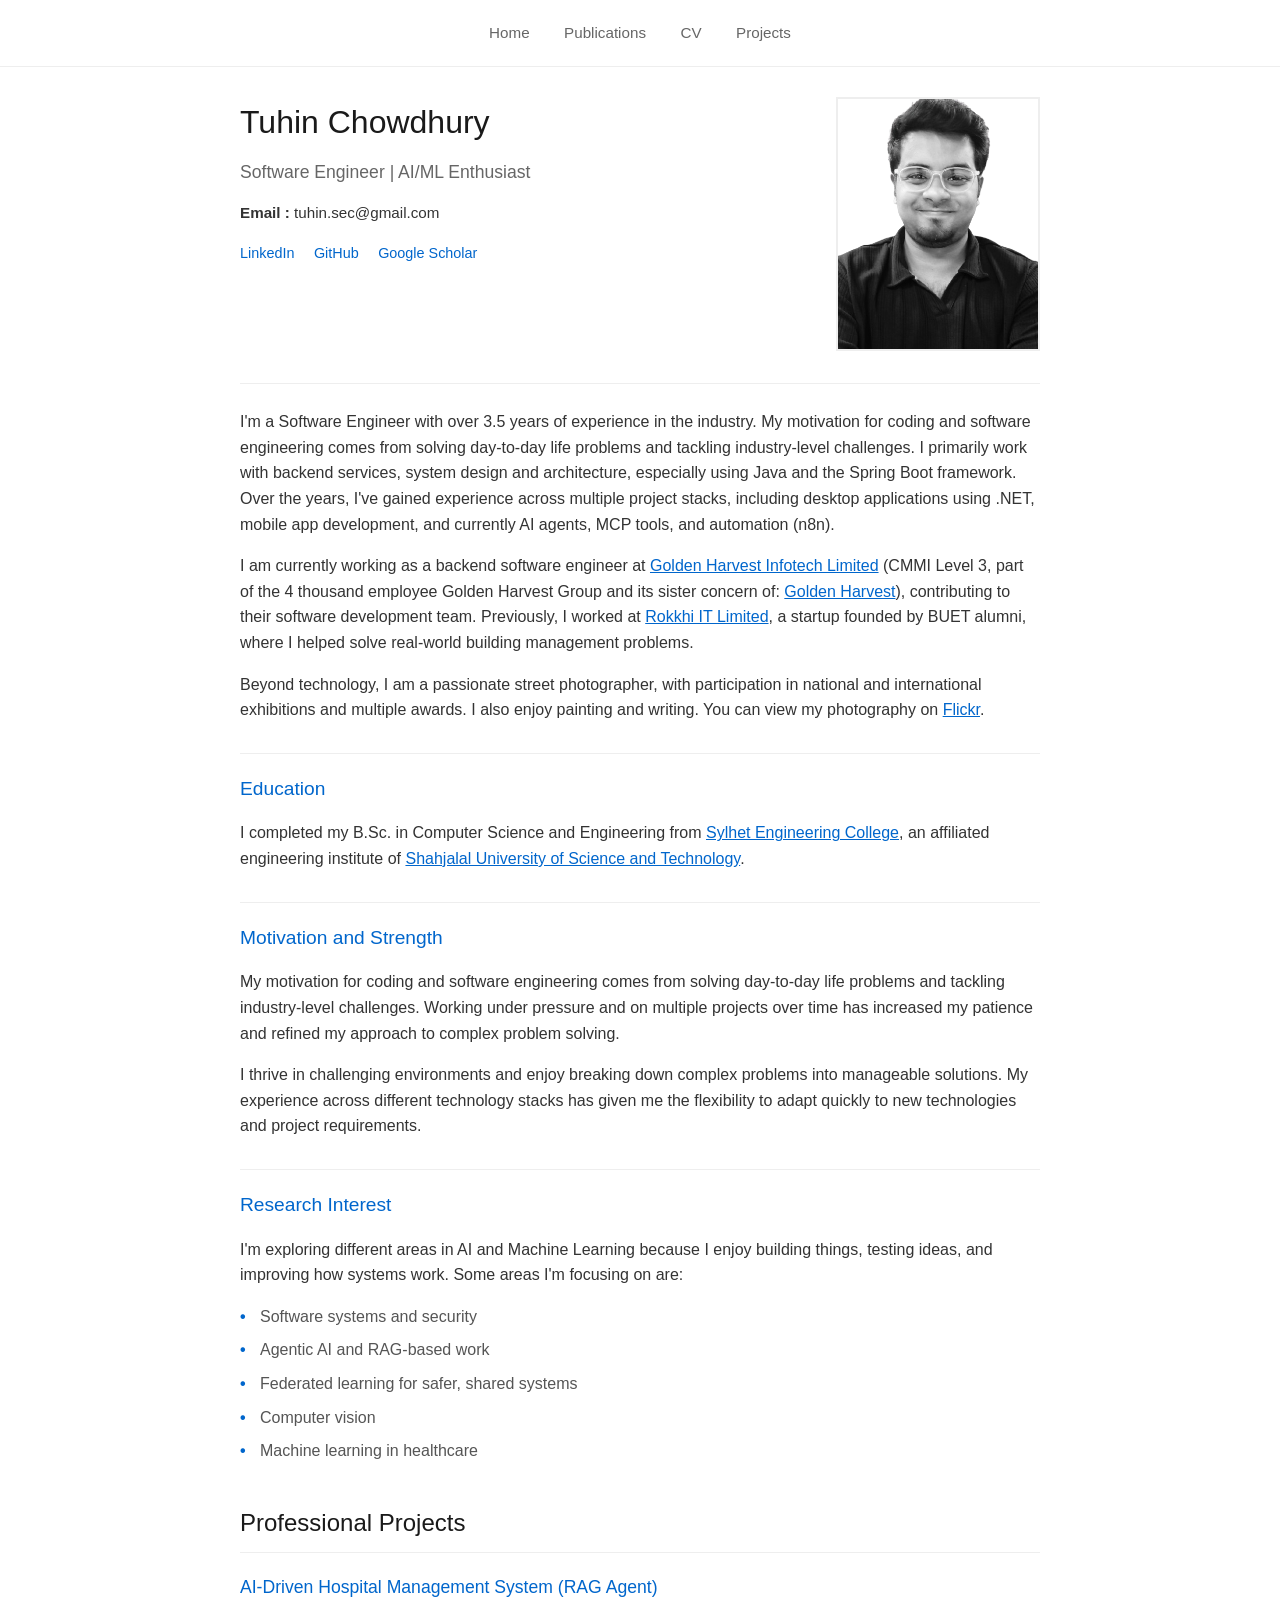
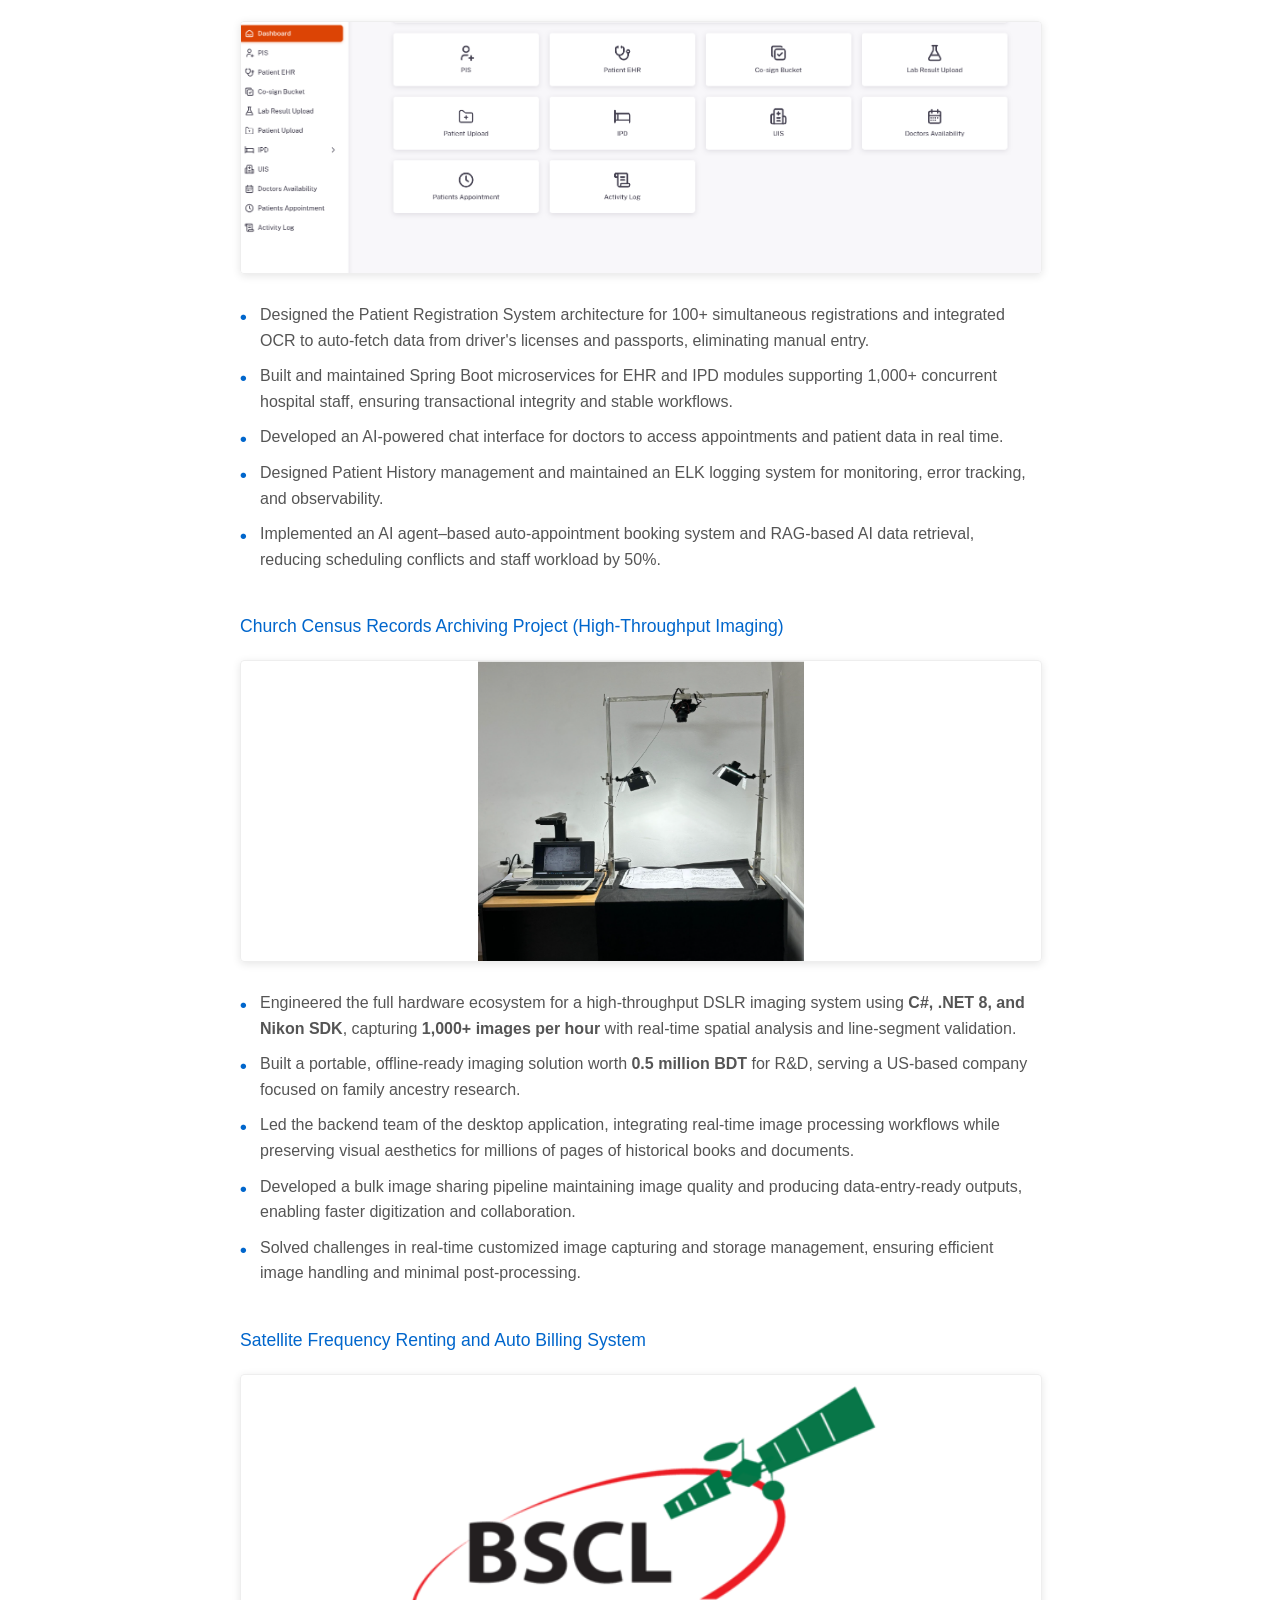
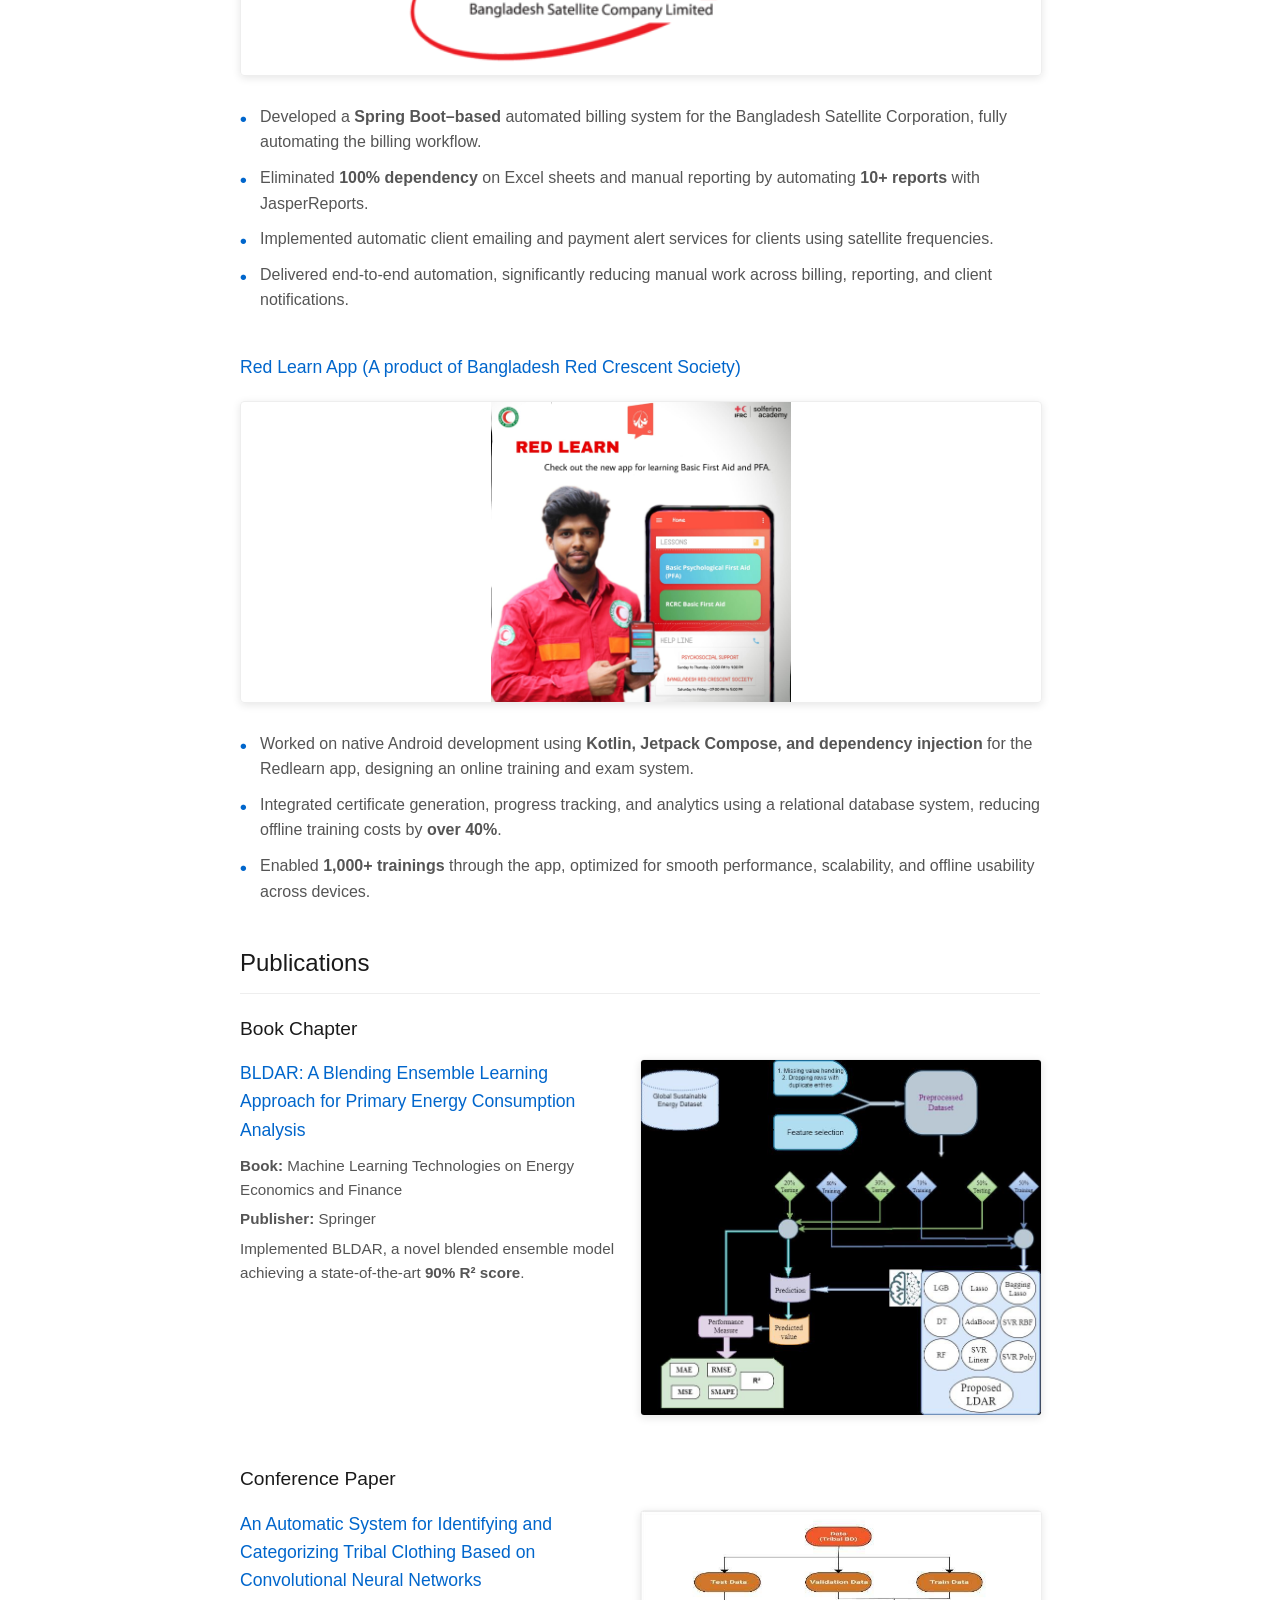
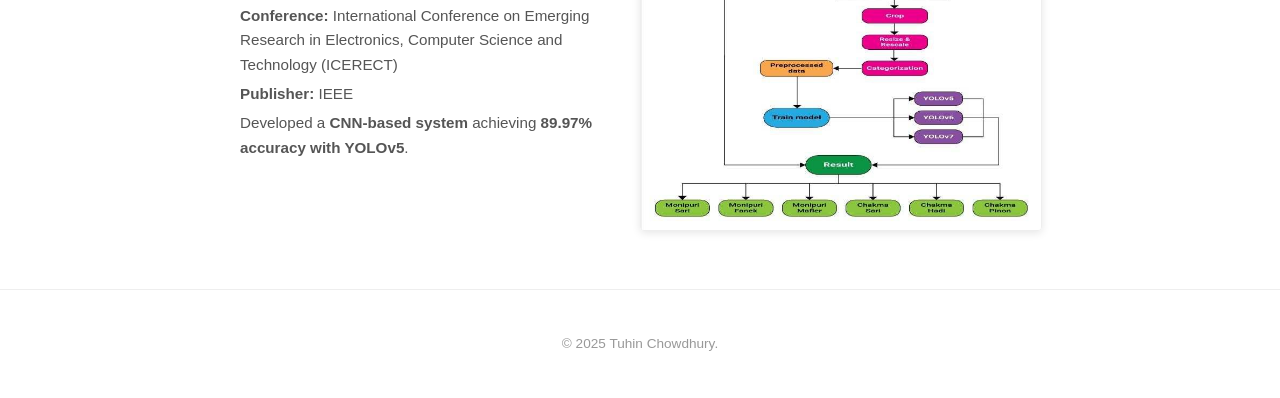
==== index.html @ b4378202 "minimalistic portfolio basic strucutre" ====
<!DOCTYPE html>
<html lang="en">
<head>
    <meta charset="UTF-8">
    <meta name="viewport" content="width=device-width, initial-scale=1.0">
    <title>Tuhin Chowdhury</title>
    <link rel="stylesheet" href="style.css">
</head>
<body>

    <header class="header">
        <div class="container">
            <nav>
                <a href="index.html">Home</a>
                <a href="#publications">Publications</a>
                <a href="Tuhin-Chowdhury_CV_2025.pdf" target="_blank">CV</a>
                <a href="#projects">Projects</a>
                <!-- <a href="blog.html">Blog</a> -->
            </nav>
        </div>
    </header>

    <main class="container">
        <section id="intro">
            <div class="intro-header">
                <div class="intro-content">
                    <h1 class="main-name">Tuhin Chowdhury</h1>
                    <p class="role-title">Software Engineer | AI/ML Enthusiast</p>
                    
                    <p class="contact-info">
                        <strong>Email : </strong> tuhin.sec@gmail.com
                    </p>

                    <div class="social-links">
                        <a href="https://www.linkedin.com/in/tuhin-chowdhury-4b002b172/" target="_blank">LinkedIn</a>
                        <a href="https://github.com/ArmoyTuhin" target="_blank">GitHub</a>
                        <a href="https://scholar.google.com/citations?hl=en&user=nXVEk7wAAAAJ" target="_blank">Google Scholar</a>
                    </div>
                </div>
                <div class="profile-photo">
                    <img src="tuhin_portrait.png" alt="Tuhin Chowdhury">
                </div>
            </div>

            <div class="bio">
                <p>
                    I'm a Software Engineer with over 3.5 years of experience in the industry. My motivation for coding and software engineering comes from solving day-to-day life problems and tackling industry-level challenges. I primarily work with backend services, system design and architecture, especially using Java and the Spring Boot framework. Over the years, I've gained experience across multiple project stacks, including desktop applications using .NET, mobile app development, and currently AI agents, MCP tools, and automation (n8n).
                </p>
                
                <p>
                    I am currently working as a backend software engineer at
                     <a href="https://ghitbd.com/" target="_blank" class="underlined-link">
                        Golden Harvest Infotech Limited</a> 
                        (CMMI Level 3, part of the 4 thousand employee Golden Harvest Group and its sister concern of: <a href="https://www.goldenharvestbd.com/" target="_blank" class="underlined-link">Golden Harvest</a>), contributing to their software development team. Previously, I worked at <a href="https://www.rokkhi.com/" target="_blank" class="underlined-link">Rokkhi IT Limited</a>, a startup founded by BUET alumni, where I helped solve real-world building management problems.
                </p>
                <p>
                    Beyond technology, I am a passionate street photographer, with participation in national and international exhibitions and multiple awards. I also enjoy painting and writing. You can view my photography on <a href="https://www.flickr.com/photos/194583830@N07/" target="_blank" class="underlined-link">Flickr</a>.
                </p>
            </div>

            <div class="about-section">
                <h3>Education</h3>
                <p>
                    I completed my B.Sc. in Computer Science and Engineering from
                    <a href="https://www.sust.edu/144/schools-departments/105/affiliates/17" target="_blank" class="underlined-link">
                        Sylhet Engineering College</a>, an affiliated engineering institute of
                    <a href="https://www.sust.edu/" target="_blank" class="underlined-link">
                        Shahjalal University of Science and Technology</a>.
                </p>
            </div>

            <div class="about-section">
                <h3>Motivation and Strength</h3>
                <p>
                    My motivation for coding and software engineering comes from solving day-to-day life problems and tackling industry-level challenges. Working under pressure and on multiple projects over time has increased my patience and refined my approach to complex problem solving.
                </p>
                <p>
                    I thrive in challenging environments and enjoy breaking down complex problems into manageable solutions. 
                    My experience across different technology stacks has given me the flexibility to adapt quickly to new technologies and project requirements.
                </p>
            </div>

            <div class="about-section">
                <h3>Research Interest</h3>
                <p>
                    I'm exploring different areas in AI and Machine Learning because I enjoy building things, testing ideas, and improving how systems work. Some areas I'm focusing on are:
                </p>
                <ul>
                    <li>Software systems and security</li>
                    <li>Agentic AI and RAG-based work</li>
                    <li>Federated learning for safer, shared systems</li>
                    <li>Computer vision</li>
                    <li>Machine learning in healthcare</li>
                </ul>
            </div>
        </section>

        <section id="projects">
            <h2>Professional Projects</h2>
            
            <div class="project-item">
                <h3>AI-Driven Hospital Management System (RAG Agent)</h3>
                <div class="project-image">
                    <img src="hospital.png" alt="AI-Driven Hospital Management System">
                </div>
                <ul class="project-bullets">
                    <li>Designed the Patient Registration System architecture for 100+ simultaneous registrations and integrated OCR to auto-fetch data from driver's licenses and passports, eliminating manual entry.</li>
                    <li>Built and maintained Spring Boot microservices for EHR and IPD modules supporting 1,000+ concurrent hospital staff, ensuring transactional integrity and stable workflows.</li>
                    <li>Developed an AI-powered chat interface for doctors to access appointments and patient data in real time.</li>
                    <li>Designed Patient History management and maintained an ELK logging system for monitoring, error tracking, and observability.</li>
                    <li>Implemented an AI agent–based auto-appointment booking system and RAG-based AI data retrieval, reducing scheduling conflicts and staff workload by 50%.</li>
                </ul>
                <!-- <button class="details-btn" onclick="toggleDetails('hospital-details')">Details</button>
                <div id="hospital-details" class="project-details" style="display: none;">
                    <p>Built an AI-driven hospital management system with microservices and a RAG-based AI agent using <strong>OpenAI 4, ChromaDB, and PostgreSQL</strong>. This agent helped reduce scheduling conflicts by <strong>40%</strong> and improved patient support efficiency.</p>
                </div> -->
            </div>

            <div class="project-item">
                <h3>Church Census Records Archiving Project (High-Throughput Imaging)</h3>
                <div class="project-image">
                    <img src="cameraproject.png" alt="Church Census Records Archiving Project">
                </div>
                <div class="project-details-content">
                    <ul>
                        <li>Engineered the full hardware ecosystem for a high-throughput DSLR imaging system using <strong>C#, .NET 8, and Nikon SDK</strong>, capturing <strong>1,000+ images per hour</strong> with real-time spatial analysis and line-segment validation.</li>
                        <li>Built a portable, offline-ready imaging solution worth <strong>0.5 million BDT</strong> for R&D, serving a US-based company focused on family ancestry research.</li>
                        <li>Led the backend team of the desktop application, integrating real-time image processing workflows while preserving visual aesthetics for millions of pages of historical books and documents.</li>
                        <li>Developed a bulk image sharing pipeline maintaining image quality and producing data-entry-ready outputs, enabling faster digitization and collaboration.</li>
                        <li>Solved challenges in real-time customized image capturing and storage management, ensuring efficient image handling and minimal post-processing.</li>
                    </ul>
                </div>
            </div>
            
            <div class="project-item">
                <h3>Satellite Frequency Renting and Auto Billing System</h3>
                <div class="project-image">
                    <img src="bscl.png" alt="Satellite Frequency Renting and Auto Billing System">
                </div>
                <div class="project-details-content">
                    <ul>
                        <li>Developed a <strong>Spring Boot–based</strong> automated billing system for the Bangladesh Satellite Corporation, fully automating the billing workflow.</li>
                        <li>Eliminated <strong>100% dependency</strong> on Excel sheets and manual reporting by automating <strong>10+ reports</strong> with JasperReports.</li>
                        <li>Implemented automatic client emailing and payment alert services for clients using satellite frequencies.</li>
                        <li>Delivered end-to-end automation, significantly reducing manual work across billing, reporting, and client notifications.</li>
                    </ul>
                </div>
            </div>

            <div class="project-item">
                <h3>Red Learn App (A product of Bangladesh Red Crescent Society)</h3>
                <div class="project-image">
                    <img src="redLearn.jpg" alt="Red Learn App">
                </div>
                <div class="project-details-content">
                    <ul>
                        <li>Worked on native Android development using <strong>Kotlin, Jetpack Compose, and dependency injection</strong> for the Redlearn app, designing an online training and exam system.</li>
                        <li>Integrated certificate generation, progress tracking, and analytics using a relational database system, reducing offline training costs by <strong>over 40%</strong>.</li>
                        <li>Enabled <strong>1,000+ trainings</strong> through the app, optimized for smooth performance, scalability, and offline usability across devices.</li>
                    </ul>
                </div>
            </div>
        </section>
        
        <section id="publications">
            <h2>Publications</h2>
            
            <div class="publication-section">
                <h3>Book Chapter</h3>
                <div class="publication-item">
                    <div class="publication-content">
                        <div class="publication-text">
                            <h4><a href="https://link.springer.com/chapter/10.1007/978-3-031-94862-6_8" target="_blank">BLDAR: A Blending Ensemble Learning Approach for Primary Energy Consumption Analysis</a></h4>
                            <p><strong>Book:</strong> Machine Learning Technologies on Energy Economics and Finance</p>
                            <p><strong>Publisher:</strong> Springer</p>
                            <p>Implemented BLDAR, a novel blended ensemble model achieving a state-of-the-art <strong>90% R² score</strong>.</p>
                        </div>
                        <div class="publication-image">
                            <img src="ensemble.jpg" alt="BLDAR Paper">
                        </div>
                    </div>
                </div>
            </div>

            <div class="publication-section">
                <h3>Conference Paper</h3>
                <div class="publication-item">
                    <div class="publication-content">
                        <div class="publication-text">
                            <h4><a href="https://ieeexplore.ieee.org/document/10060409" target="_blank">An Automatic System for Identifying and Categorizing Tribal Clothing Based on Convolutional Neural Networks</a></h4>
                            <p><strong>Conference:</strong> International Conference on Emerging Research in Electronics, Computer Science and Technology (ICERECT)</p>
                            <p><strong>Publisher:</strong> IEEE</p>
                            <p>Developed a <strong>CNN-based system</strong> achieving <strong>89.97% accuracy with YOLOv5</strong>.</p>
                        </div>
                        <div class="publication-image">
                            <img src="tribalImage.jpg" alt="Tribal Clothing Paper">
                        </div>
                    </div>
                </div>
            </div>
        </section>

    </main>

    <footer class="footer">
        <div class="container">
            <p>&copy; 2025 Tuhin Chowdhury.</p>
        </div>
    </footer>

    <!-- Image Zoom Overlay -->
    <div class="image-zoom-overlay" id="imageZoomOverlay">
        <img id="zoomedImage" src="" alt="Zoomed Image">
    </div>

    <script>
        function toggleDetails(id) {
            const details = document.getElementById(id);
            const btn = event.target;
            if (details.style.display === 'none' || details.style.display === '') {
                details.style.display = 'block';
                btn.textContent = 'Hide Details';
            } else {
                details.style.display = 'none';
                btn.textContent = 'Details';
            }
        }

        // Image zoom functionality
        document.addEventListener('DOMContentLoaded', function() {
            const projectImages = document.querySelectorAll('.project-image img, .publication-image img');
            const overlay = document.getElementById('imageZoomOverlay');
            const zoomedImg = document.getElementById('zoomedImage');

            projectImages.forEach(img => {
                img.addEventListener('click', function() {
                    zoomedImg.src = this.src;
                    zoomedImg.alt = this.alt;
                    overlay.classList.add('active');
                });
            });

            overlay.addEventListener('click', function() {
                overlay.classList.remove('active');
            });

            // Close on Escape key
            document.addEventListener('keydown', function(e) {
                if (e.key === 'Escape' && overlay.classList.contains('active')) {
                    overlay.classList.remove('active');
                }
            });
        });
    </script>

</body>
</html>
---- style.css ----
/* --- Global Styles and Reset --- */
body {
    font-family: -apple-system, BlinkMacSystemFont, "Segoe UI", Roboto, "Helvetica Neue", Arial, sans-serif;
    line-height: 1.6;
    margin: 0;
    padding: 0;
    color: #333;
    background-color: #fff;
}

.container {
    max-width: 800px;
    margin: 0 auto;
    padding: 0 20px;
}

a {
    color: #0066cc;
    text-decoration: none;
}

a:hover {
    text-decoration: underline;
}

.underlined-link {
    text-decoration: underline;
    color: #0066cc;
}

.underlined-link:hover {
    text-decoration: underline;
    color: #0052a3;
}

/* --- Header & Navigation --- */
.header {
    padding: 20px 0;
    margin-bottom: 30px;
    border-bottom: 1px solid #eee;
}

nav {
    text-align: center;
}

nav a {
    margin: 0 15px;
    font-size: 0.95em;
    color: #666;
}

nav a:hover {
    color: #0066cc;
}

/* --- Main Content --- */
#intro {
    margin-bottom: 40px;
}

.intro-header {
    display: flex;
    align-items: flex-start;
    gap: 30px;
    margin-bottom: 25px;
    padding-bottom: 25px;
    border-bottom: 1px solid #eee;
}

.profile-photo {
    flex-shrink: 0;
}

.profile-photo img {
    width: 200px;
    height: 250px;
    border-radius: 0;
    object-fit: cover;
    border: 2px solid #eee;
}

.intro-content {
    flex: 1;
}

.main-name {
    font-size: 2em;
    margin: 0 0 10px 0;
    color: #1a1a1a;
    font-weight: 400;
}

.role-title {
    font-size: 1.1em;
    color: #666;
    margin: 0 0 10px 0;
}

.contact-info {
    margin: 15px 0;
    font-size: 0.95em;
}

.social-links {
    margin: 15px 0 25px 0;
}

.social-links a {
    margin-right: 15px;
    font-size: 0.9em;
}

.bio {
    margin-top: 25px;
}

.bio p {
    margin-bottom: 15px;
}

/* About Details Sections */
.about-section {
    margin-top: 30px;
    padding-top: 20px;
    border-top: 1px solid #eee;
}

.about-section h3 {
    font-size: 1.2em;
    margin: 0 0 15px 0;
    color: #0066cc;
    font-weight: 500;
}

.about-section ul {
    list-style: none;
    padding: 0;
    margin: 10px 0;
}

.about-section ul li {
    margin-bottom: 8px;
    padding-left: 20px;
    position: relative;
    color: #555;
    line-height: 1.6;
}

.about-section ul li:before {
    content: "•";
    position: absolute;
    left: 0;
    color: #0066cc;
    font-weight: bold;
}

/* Blog Styles */
.blog-post {
    margin-bottom: 40px;
    padding-bottom: 30px;
    border-bottom: 1px solid #eee;
}

.blog-post:last-child {
    border-bottom: none;
}

.blog-post h3 {
    font-size: 1.3em;
    margin: 0 0 10px 0;
    color: #0066cc;
    font-weight: 500;
}

.blog-post h3 a {
    color: #0066cc;
}

.blog-meta {
    font-size: 0.9em;
    color: #666;
    margin: 0 0 15px 0;
    font-style: italic;
}

.blog-post p {
    color: #555;
    line-height: 1.7;
    margin-bottom: 15px;
}

.blog-post .read-more {
    color: #0066cc;
    font-weight: 500;
    text-decoration: underline;
}

/* --- Sections --- */
section {
    margin-bottom: 40px;
}

h2 {
    font-size: 1.5em;
    margin: 0 0 20px 0;
    color: #1a1a1a;
    font-weight: 400;
    border-bottom: 1px solid #eee;
    padding-bottom: 10px;
}

/* Experience */
.experience-item {
    margin-bottom: 30px;
}

.experience-item h3 {
    font-size: 1.1em;
    margin: 0 0 5px 0;
    color: #0066cc;
    font-weight: 500;
}

.job-meta {
    font-style: italic;
    color: #666;
    margin: 0 0 10px 0;
    font-size: 0.95em;
}

.experience-item ul {
    list-style: none;
    padding: 0;
    margin: 10px 0 0 0;
}

.experience-item ul li {
    margin-bottom: 8px;
    padding-left: 20px;
    position: relative;
    color: #555;
}

.experience-item ul li:before {
    content: "•";
    position: absolute;
    left: 0;
    color: #0066cc;
}

/* Projects and Publications */
.project-item,
.publication-item {
    margin-bottom: 40px;
}

.project-item h3,
.publication-item h3 {
    font-size: 1.1em;
    margin: 0 0 15px 0;
    color: #0066cc;
    font-weight: 500;
}

.project-item p,
.publication-item p {
    margin: 0;
    color: #555;
}

/* Project Images */
.project-image {
    margin: 20px 0;
    width: 100%;
    position: relative;
    cursor: pointer;
}

.project-image img {
    width: 100%;
    max-width: 100%;
    max-height: 300px;
    height: auto;
    object-fit: contain;
    border: 1px solid #eee;
    border-radius: 4px;
    box-shadow: 0 2px 8px rgba(0, 0, 0, 0.1);
    transition: transform 0.3s ease, box-shadow 0.3s ease;
}

.project-image:hover img {
    transform: scale(1.05);
    box-shadow: 0 4px 16px rgba(0, 0, 0, 0.2);
    z-index: 10;
}

/* Image zoom overlay */
.image-zoom-overlay {
    display: none;
    position: fixed;
    top: 0;
    left: 0;
    width: 100%;
    height: 100%;
    background-color: rgba(0, 0, 0, 0.9);
    z-index: 1000;
    cursor: pointer;
    align-items: center;
    justify-content: center;
}

.image-zoom-overlay.active {
    display: flex;
}

.image-zoom-overlay img {
    max-width: 90%;
    max-height: 90%;
    object-fit: contain;
    border-radius: 4px;
    box-shadow: 0 4px 20px rgba(255, 255, 255, 0.1);
}

/* Project Bullets */
.project-bullets {
    list-style: none;
    padding: 0;
    margin: 15px 0;
}

.project-bullets li {
    margin-bottom: 10px;
    padding-left: 20px;
    position: relative;
    color: #555;
    line-height: 1.6;
}

.project-bullets li:before {
    content: "•";
    position: absolute;
    left: 0;
    color: #0066cc;
    font-weight: bold;
    font-size: 1.2em;
}

/* Project Details Button */
.details-btn {
    background-color: #0066cc;
    color: white;
    border: none;
    padding: 8px 16px;
    border-radius: 4px;
    cursor: pointer;
    font-size: 0.9em;
    margin: 15px 0;
    transition: background-color 0.3s;
}

.details-btn:hover {
    background-color: #0052a3;
}

.project-details {
    margin-top: 15px;
    padding: 15px;
    background-color: #f9f9f9;
    border-left: 3px solid #0066cc;
    border-radius: 4px;
}

.project-details-content {
    margin-top: 15px;
}

.project-details-content ul {
    list-style: none;
    padding: 0;
    margin: 0;
}

.project-details-content ul li {
    margin-bottom: 10px;
    padding-left: 20px;
    position: relative;
    color: #555;
    line-height: 1.6;
}

.project-details-content ul li:before {
    content: "•";
    position: absolute;
    left: 0;
    color: #0066cc;
    font-weight: bold;
    font-size: 1.2em;
}

/* Publications */
.publication-section {
    margin-bottom: 35px;
}

.publication-section > h3 {
    font-size: 1.2em;
    margin: 0 0 15px 0;
    color: #1a1a1a;
    font-weight: 500;
    border-bottom: none;
    padding-bottom: 0;
}

.publication-content {
    display: flex;
    gap: 20px;
    align-items: flex-start;
}

.publication-text {
    flex: 1;
}

.publication-text h4 {
    font-size: 1.1em;
    margin: 0 0 10px 0;
    color: #0066cc;
    font-weight: 500;
}

.publication-text h4 a {
    color: #0066cc;
}

.publication-text p {
    margin: 5px 0;
    color: #555;
    font-size: 0.95em;
}

.publication-image {
    flex-shrink: 0;
    width: 400px;
    position: relative;
    cursor: pointer;
}

.publication-image img {
    width: 100%;
    height: auto;
    border: 1px solid #eee;
    border-radius: 4px;
    box-shadow: 0 2px 8px rgba(0, 0, 0, 0.1);
    transition: transform 0.3s ease, box-shadow 0.3s ease;
}

.publication-image:hover img {
    transform: scale(1.05);
    box-shadow: 0 4px 16px rgba(0, 0, 0, 0.2);
    z-index: 10;
}

/* --- Footer --- */
.footer {
    text-align: center;
    padding: 30px 0;
    margin-top: 50px;
    border-top: 1px solid #eee;
    font-size: 0.85em;
    color: #999;
}

/* --- Media Queries --- */
@media (max-width: 768px) {
    .container {
        padding: 0 15px;
    }

    nav a {
        display: block;
        margin: 8px 0;
    }

    .main-name {
        font-size: 1.6em;
    }

    .social-links a {
        display: inline-block;
        margin: 5px 10px 5px 0;
    }

    .intro-header {
        flex-direction: column;
        align-items: center;
        text-align: center;
    }

    .profile-photo {
        margin-bottom: 0px;
    }

    .profile-photo img {
        width: 120px;
        height: 120px;
    }

    .publication-content {
        flex-direction: column;
    }

    .publication-image {
        width: 100%;
        max-width: 100%;
        margin-top: 15px;
    }

    .project-image {
        margin: 15px 0;
    }

    .project-image img {
        width: 100%;
    }
}
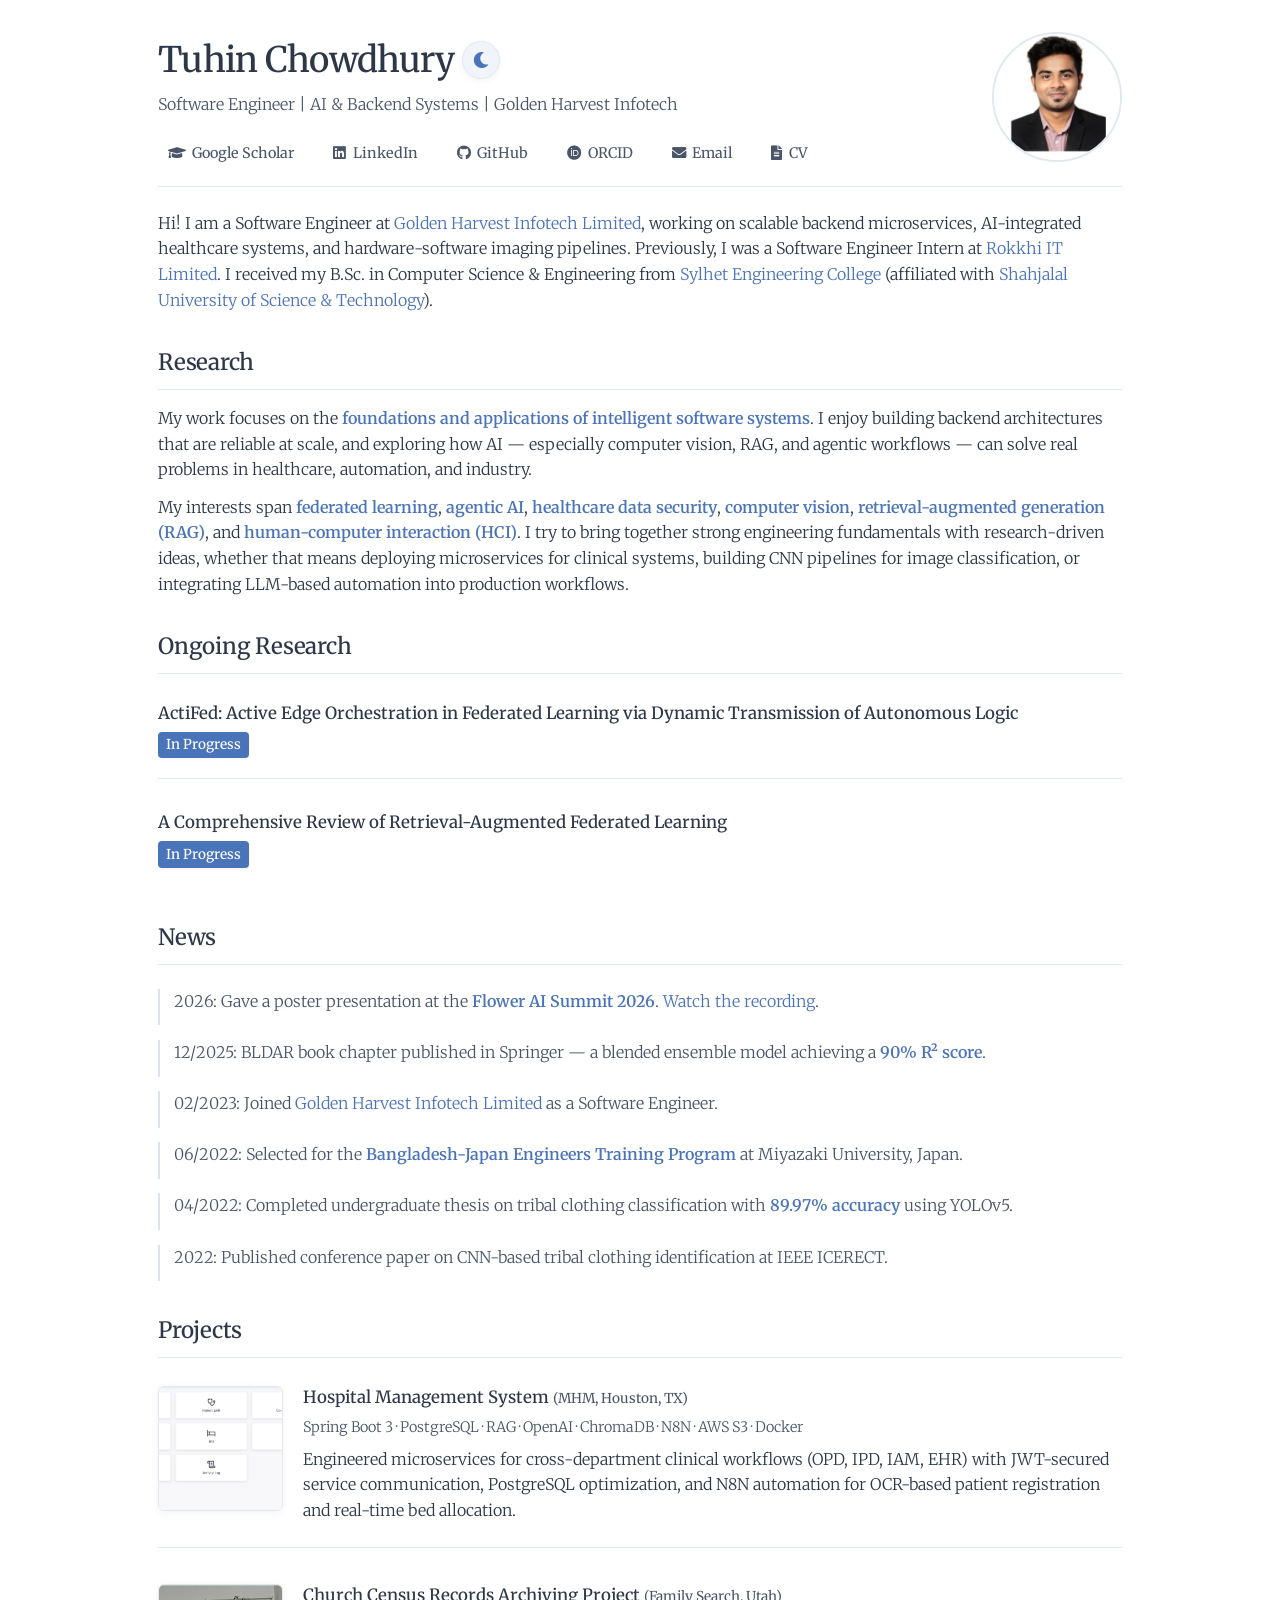
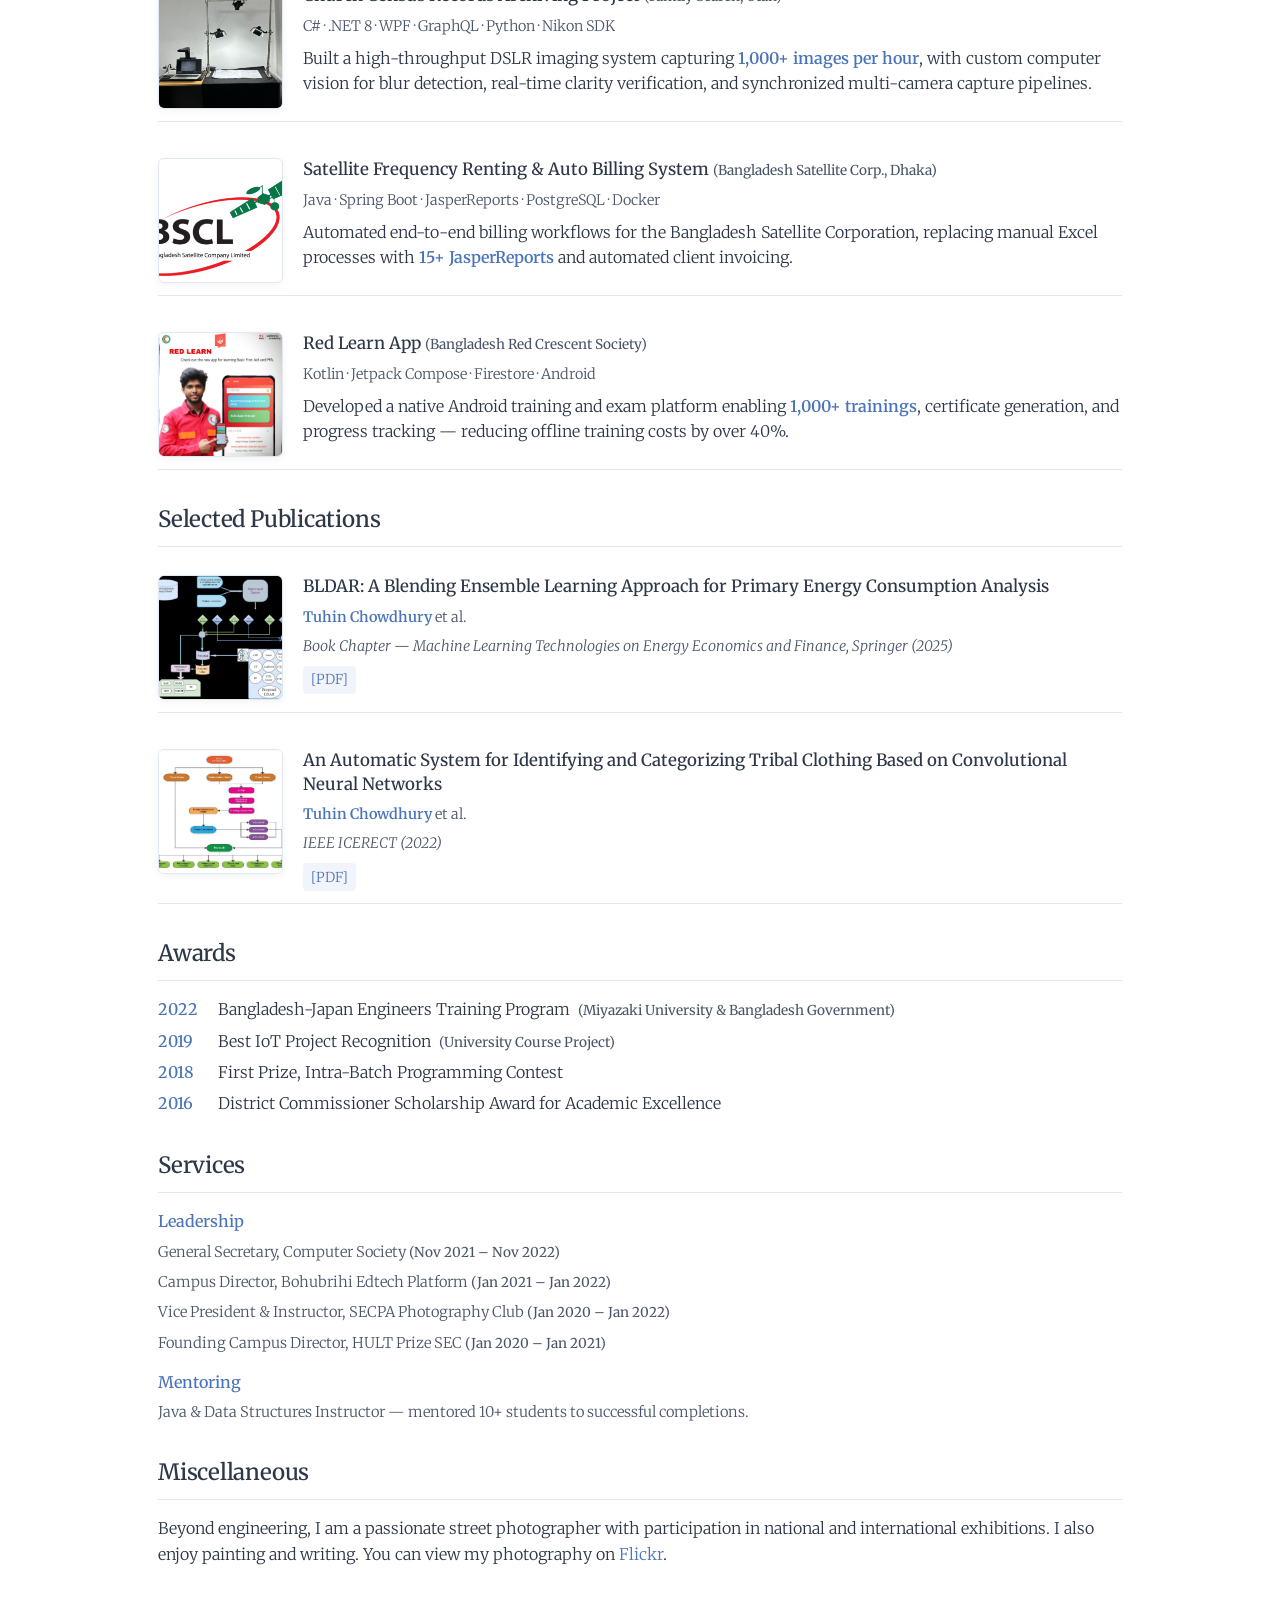
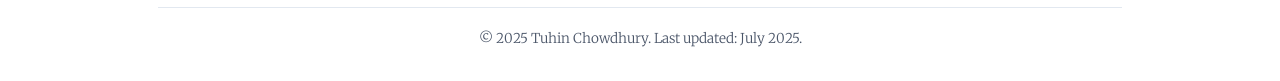
==== commit 419a528f: "Portfolio updated" ====
--- a/index.html
+++ b/index.html
@@ -3,236 +3,321 @@
 <head>
     <meta charset="UTF-8">
     <meta name="viewport" content="width=device-width, initial-scale=1.0">
-    <title>Tuhin Chowdhury</title>
+    <title>Tuhin Chowdhury | Software Engineer, AI Researcher &amp; Portfolio</title>
+    <meta name="description" content="Official portfolio of Tuhin Chowdhury — Software Engineer at Golden Harvest Infotech. Research in federated learning, RAG, computer vision, and backend systems. Publications, projects, and contact.">
+    <meta name="keywords" content="Tuhin Chowdhury, Tuhin Chowdhury portfolio, Tuhin Chowdhury software engineer, Tuhin Chowdhury AI, federated learning, computer vision, Spring Boot, Bangladesh engineer">
+    <meta name="author" content="Tuhin Chowdhury">
+    <meta name="robots" content="index, follow">
+    <link rel="canonical" href="https://armoytuhin.github.io/minimal-portfolio/">
+    <link rel="me" href="https://www.linkedin.com/in/tuhin-chowdhury-4b002b172/">
+    <link rel="me" href="https://github.com/tuhin-armoy-chowdhury">
+    <link rel="me" href="https://scholar.google.com/citations?user=nXVEk7wAAAAJ">
+
+    <meta property="og:type" content="website">
+    <meta property="og:title" content="Tuhin Chowdhury | Software Engineer &amp; AI Researcher">
+    <meta property="og:description" content="Portfolio of Tuhin Chowdhury — Software Engineer, AI/ML researcher, and backend developer based in Dhaka, Bangladesh.">
+    <meta property="og:url" content="https://armoytuhin.github.io/minimal-portfolio/">
+    <meta property="og:image" content="https://armoytuhin.github.io/minimal-portfolio/tuhin_portrait.jpg">
+    <meta property="og:site_name" content="Tuhin Chowdhury">
+
+    <meta name="twitter:card" content="summary">
+    <meta name="twitter:title" content="Tuhin Chowdhury | Software Engineer &amp; AI Researcher">
+    <meta name="twitter:description" content="Portfolio of Tuhin Chowdhury — Software Engineer, AI/ML researcher, and backend developer.">
+    <meta name="twitter:image" content="https://armoytuhin.github.io/minimal-portfolio/tuhin_portrait.jpg">
+
+    <link rel="stylesheet" href="https://fonts.googleapis.com/css2?family=Merriweather:wght@300;400;500;600&display=swap">
+    <link rel="stylesheet" href="https://cdnjs.cloudflare.com/ajax/libs/font-awesome/5.15.3/css/all.min.css">
     <link rel="stylesheet" href="style.css">
+    <script type="application/ld+json">
+    {
+        "@context": "https://schema.org",
+        "@type": "Person",
+        "name": "Tuhin Chowdhury",
+        "url": "https://armoytuhin.github.io/minimal-portfolio/",
+        "image": "https://armoytuhin.github.io/minimal-portfolio/tuhin_portrait.jpg",
+        "jobTitle": "Software Engineer",
+        "worksFor": {
+            "@type": "Organization",
+            "name": "Golden Harvest Infotech Limited"
+        },
+        "email": "mailto:tuhin.sec@gmail.com",
+        "sameAs": [
+            "https://scholar.google.com/citations?user=nXVEk7wAAAAJ",
+            "https://www.linkedin.com/in/tuhin-chowdhury-4b002b172/",
+            "https://github.com/tuhin-armoy-chowdhury",
+            "https://orcid.org/0009-0006-1974-5434"
+        ],
+        "alumniOf": {
+            "@type": "CollegeOrUniversity",
+            "name": "Shahjalal University of Science and Technology"
+        },
+        "knowsAbout": ["Federated Learning", "Computer Vision", "Retrieval-Augmented Generation", "Spring Boot", "Machine Learning"]
+    }
+    </script>
+    <script>
+        (function () {
+            const saved = localStorage.getItem('theme');
+            document.documentElement.setAttribute('data-theme', saved === 'dark' ? 'dark' : 'light');
+        })();
+    </script>
 </head>
-<body>
-
-    <header class="header">
-        <div class="container">
-            <nav>
-                <a href="index.html">Home</a>
-                <a href="#publications">Publications</a>
-                <a href="Tuhin-Chowdhury_CV_2025.pdf" target="_blank">CV</a>
-                <a href="#projects">Projects</a>
-                <!-- <a href="blog.html">Blog</a> -->
-            </nav>
+<body id="top">
+
+    <header>
+        <div class="header-content">
+            <div class="header-title-row">
+                <h1>Tuhin Chowdhury</h1>
+                <button id="themeToggle" class="theme-toggle" type="button" aria-label="Switch to dark mode" title="Dark mode">
+                    <i class="fas fa-moon" id="themeIcon" aria-hidden="true"></i>
+                </button>
+            </div>
+            <p>Software Engineer | AI &amp; Backend Systems | Golden Harvest Infotech</p>
+            <div class="social-links-header">
+                <a href="https://scholar.google.com/citations?hl=en&user=nXVEk7wAAAAJ" target="_blank"><i class="fas fa-graduation-cap"></i>Google Scholar</a>
+                <a href="https://www.linkedin.com/in/tuhin-chowdhury-4b002b172/" target="_blank"><i class="fab fa-linkedin"></i>LinkedIn</a>
+                <a href="https://github.com/tuhin-armoy-chowdhury" target="_blank"><i class="fab fa-github"></i>GitHub</a>
+                <a href="https://orcid.org/0009-0006-1974-5434" target="_blank"><i class="fab fa-orcid"></i>ORCID</a>
+                <a href="mailto:tuhin.sec@gmail.com"><i class="fas fa-envelope"></i>Email</a>
+                <a href="Tuhin_Chowdhury_CV.pdf" target="_blank"><i class="fas fa-file-alt"></i>CV</a>
+            </div>
+        </div>
+        <div class="header-aside">
+            <div class="header-image">
+                <img src="tuhin_portrait.jpg" alt="Tuhin Chowdhury Profile Photo">
+            </div>
         </div>
     </header>
 
-    <main class="container">
-        <section id="intro">
-            <div class="intro-header">
-                <div class="intro-content">
-                    <h1 class="main-name">Tuhin Chowdhury</h1>
-                    <p class="role-title">Software Engineer | AI/ML Enthusiast</p>
-                    
-                    <p class="contact-info">
-                        <strong>Email : </strong> tuhin.sec@gmail.com
-                    </p>
-
-                    <div class="social-links">
-                        <a href="https://www.linkedin.com/in/tuhin-chowdhury-4b002b172/" target="_blank">LinkedIn</a>
-                        <a href="https://github.com/ArmoyTuhin" target="_blank">GitHub</a>
-                        <a href="https://scholar.google.com/citations?hl=en&user=nXVEk7wAAAAJ" target="_blank">Google Scholar</a>
+    <main>
+        <section id="about">
+            <p>
+                Hi! I am a Software Engineer at
+                <a href="https://ghitbd.com/" target="_blank">Golden Harvest Infotech Limited</a>,
+                working on scalable backend microservices, AI-integrated healthcare systems, and hardware-software imaging pipelines.
+                Previously, I was a Software Engineer Intern at
+                <a href="https://www.rokkhi.com/" target="_blank">Rokkhi IT Limited</a>.
+                I received my B.Sc. in Computer Science &amp; Engineering from
+                <a href="https://www.sust.edu/144/schools-departments/105/affiliates/17" target="_blank">Sylhet Engineering College</a>
+                (affiliated with
+                <a href="https://www.sust.edu/" target="_blank">Shahjalal University of Science &amp; Technology</a>).
+            </p>
+        </section>
+
+        <section id="research">
+            <h2>Research</h2>
+            <p>
+                My work focuses on the <strong>foundations and applications of intelligent software systems</strong>.
+                I enjoy building backend architectures that are reliable at scale, and exploring how AI — especially
+                computer vision, RAG, and agentic workflows — can solve real problems in healthcare, automation, and industry.
+            </p>
+            <p>
+                My interests span <strong>federated learning</strong>, <strong>agentic AI</strong>,
+                <strong>healthcare data security</strong>, <strong>computer vision</strong>,
+                <strong>retrieval-augmented generation (RAG)</strong>, and
+                <strong>human-computer interaction (HCI)</strong>.
+                I try to bring together strong engineering fundamentals with research-driven ideas,
+                whether that means deploying microservices for clinical systems, building CNN pipelines for image classification,
+                or integrating LLM-based automation into production workflows.
+            </p>
+        </section>
+
+        <section id="ongoing-research">
+            <h2>Ongoing Research</h2>
+
+            <div class="ongoing-item">
+                <div class="pub-title">ActiFed: Active Edge Orchestration in Federated Learning via Dynamic Transmission of Autonomous Logic</div>
+                <div class="pub-venue-container">
+                    <span class="pub-status">In Progress</span>
+                </div>
+            </div>
+
+            <div class="ongoing-item">
+                <div class="pub-title">A Comprehensive Review of Retrieval-Augmented Federated Learning</div>
+                <div class="pub-venue-container">
+                    <span class="pub-status">In Progress</span>
+                </div>
+            </div>
+        </section>
+
+        <section id="news">
+            <h2>News</h2>
+            <div class="news-container">
+                <ul class="news-list">
+                    <li>2026: Gave a poster presentation at the <a href="https://flower.ai/events/flower-ai-summit-2026/" target="_blank"><strong>Flower AI Summit 2026</strong></a>. <a href="https://www.youtube.com/live/3Frz2ggWmeI?si=osHnt6vATUQx29AJ&t=10872" target="_blank">Watch the recording</a>.</li>
+                    <li>12/2025: BLDAR book chapter published in Springer — a blended ensemble model achieving a <strong>90% R² score</strong>.</li>
+                    <li>02/2023: Joined <a href="https://ghitbd.com/" target="_blank">Golden Harvest Infotech Limited</a> as a Software Engineer.</li>
+                    <li>06/2022: Selected for the <strong>Bangladesh-Japan Engineers Training Program</strong> at Miyazaki University, Japan.</li>
+                    <li>04/2022: Completed undergraduate thesis on tribal clothing classification with <strong>89.97% accuracy</strong> using YOLOv5.</li>
+                    <li>2022: Published conference paper on CNN-based tribal clothing identification at IEEE ICERECT.</li>
+                </ul>
+            </div>
+        </section>
+
+        <section id="projects">
+            <h2>Projects</h2>
+
+            <div class="publication-item">
+                <div class="pub-thumbnail">
+                    <img src="hospital.png" alt="Hospital Management System">
+                </div>
+                <div class="pub-content">
+                    <div class="pub-title">Hospital Management System <small>(MHM, Houston, TX)</small></div>
+                    <p class="pub-authors">Spring Boot 3 · PostgreSQL · RAG · OpenAI · ChromaDB · N8N · AWS S3 · Docker</p>
+                    <p>Engineered microservices for cross-department clinical workflows (OPD, IPD, IAM, EHR) with JWT-secured service communication, PostgreSQL optimization, and N8N automation for OCR-based patient registration and real-time bed allocation.</p>
+                </div>
+            </div>
+
+            <div class="publication-item">
+                <div class="pub-thumbnail">
+                    <img src="cameraproject.png" alt="Church Census Records Archiving Project">
+                </div>
+                <div class="pub-content">
+                    <div class="pub-title">Church Census Records Archiving Project <small>(Family Search, Utah)</small></div>
+                    <p class="pub-authors">C# · .NET 8 · WPF · GraphQL · Python · Nikon SDK</p>
+                    <p>Built a high-throughput DSLR imaging system capturing <strong>1,000+ images per hour</strong>, with custom computer vision for blur detection, real-time clarity verification, and synchronized multi-camera capture pipelines.</p>
+                </div>
+            </div>
+
+            <div class="publication-item">
+                <div class="pub-thumbnail">
+                    <img src="bscl.png" alt="Satellite Frequency Renting and Auto Billing System">
+                </div>
+                <div class="pub-content">
+                    <div class="pub-title">Satellite Frequency Renting &amp; Auto Billing System <small>(Bangladesh Satellite Corp., Dhaka)</small></div>
+                    <p class="pub-authors">Java · Spring Boot · JasperReports · PostgreSQL · Docker</p>
+                    <p>Automated end-to-end billing workflows for the Bangladesh Satellite Corporation, replacing manual Excel processes with <strong>15+ JasperReports</strong> and automated client invoicing.</p>
+                </div>
+            </div>
+
+            <div class="publication-item">
+                <div class="pub-thumbnail">
+                    <img src="redLearn.jpg" alt="Red Learn App">
+                </div>
+                <div class="pub-content">
+                    <div class="pub-title">Red Learn App <small>(Bangladesh Red Crescent Society)</small></div>
+                    <p class="pub-authors">Kotlin · Jetpack Compose · Firestore · Android</p>
+                    <p>Developed a native Android training and exam platform enabling <strong>1,000+ trainings</strong>, certificate generation, and progress tracking — reducing offline training costs by over 40%.</p>
+                </div>
+            </div>
+        </section>
+
+        <section id="publications">
+            <h2>Selected Publications</h2>
+
+            <div class="publication-item">
+                <div class="pub-thumbnail">
+                    <img src="ensemble.jpg" alt="BLDAR Paper">
+                </div>
+                <div class="pub-content">
+                    <div class="pub-title"><a href="https://link.springer.com/chapter/10.1007/978-3-031-94862-6_8" target="_blank">BLDAR: A Blending Ensemble Learning Approach for Primary Energy Consumption Analysis</a></div>
+                    <p class="pub-authors"><span class="highlight-name">Tuhin Chowdhury</span> et al.</p>
+                    <div class="pub-venue-container">
+                        <span class="pub-venue">Book Chapter — Machine Learning Technologies on Energy Economics and Finance, Springer (2025)</span>
                     </div>
-                </div>
-                <div class="profile-photo">
-                    <img src="tuhin_portrait.png" alt="Tuhin Chowdhury">
-                </div>
-            </div>
-
-            <div class="bio">
-                <p>
-                    I'm a Software Engineer with over 3.5 years of experience in the industry. My motivation for coding and software engineering comes from solving day-to-day life problems and tackling industry-level challenges. I primarily work with backend services, system design and architecture, especially using Java and the Spring Boot framework. Over the years, I've gained experience across multiple project stacks, including desktop applications using .NET, mobile app development, and currently AI agents, MCP tools, and automation (n8n).
-                </p>
-                
-                <p>
-                    I am currently working as a backend software engineer at
-                     <a href="https://ghitbd.com/" target="_blank" class="underlined-link">
-                        Golden Harvest Infotech Limited</a> 
-                        (CMMI Level 3, part of the 4 thousand employee Golden Harvest Group and its sister concern of: <a href="https://www.goldenharvestbd.com/" target="_blank" class="underlined-link">Golden Harvest</a>), contributing to their software development team. Previously, I worked at <a href="https://www.rokkhi.com/" target="_blank" class="underlined-link">Rokkhi IT Limited</a>, a startup founded by BUET alumni, where I helped solve real-world building management problems.
-                </p>
-                <p>
-                    Beyond technology, I am a passionate street photographer, with participation in national and international exhibitions and multiple awards. I also enjoy painting and writing. You can view my photography on <a href="https://www.flickr.com/photos/194583830@N07/" target="_blank" class="underlined-link">Flickr</a>.
-                </p>
-            </div>
-
-            <div class="about-section">
-                <h3>Education</h3>
-                <p>
-                    I completed my B.Sc. in Computer Science and Engineering from
-                    <a href="https://www.sust.edu/144/schools-departments/105/affiliates/17" target="_blank" class="underlined-link">
-                        Sylhet Engineering College</a>, an affiliated engineering institute of
-                    <a href="https://www.sust.edu/" target="_blank" class="underlined-link">
-                        Shahjalal University of Science and Technology</a>.
-                </p>
-            </div>
-
-            <div class="about-section">
-                <h3>Motivation and Strength</h3>
-                <p>
-                    My motivation for coding and software engineering comes from solving day-to-day life problems and tackling industry-level challenges. Working under pressure and on multiple projects over time has increased my patience and refined my approach to complex problem solving.
-                </p>
-                <p>
-                    I thrive in challenging environments and enjoy breaking down complex problems into manageable solutions. 
-                    My experience across different technology stacks has given me the flexibility to adapt quickly to new technologies and project requirements.
-                </p>
-            </div>
-
-            <div class="about-section">
-                <h3>Research Interest</h3>
-                <p>
-                    I'm exploring different areas in AI and Machine Learning because I enjoy building things, testing ideas, and improving how systems work. Some areas I'm focusing on are:
-                </p>
-                <ul>
-                    <li>Software systems and security</li>
-                    <li>Agentic AI and RAG-based work</li>
-                    <li>Federated learning for safer, shared systems</li>
-                    <li>Computer vision</li>
-                    <li>Machine learning in healthcare</li>
-                </ul>
-            </div>
-        </section>
-
-        <section id="projects">
-            <h2>Professional Projects</h2>
-            
-            <div class="project-item">
-                <h3>AI-Driven Hospital Management System (RAG Agent)</h3>
-                <div class="project-image">
-                    <img src="hospital.png" alt="AI-Driven Hospital Management System">
-                </div>
-                <ul class="project-bullets">
-                    <li>Designed the Patient Registration System architecture for 100+ simultaneous registrations and integrated OCR to auto-fetch data from driver's licenses and passports, eliminating manual entry.</li>
-                    <li>Built and maintained Spring Boot microservices for EHR and IPD modules supporting 1,000+ concurrent hospital staff, ensuring transactional integrity and stable workflows.</li>
-                    <li>Developed an AI-powered chat interface for doctors to access appointments and patient data in real time.</li>
-                    <li>Designed Patient History management and maintained an ELK logging system for monitoring, error tracking, and observability.</li>
-                    <li>Implemented an AI agent–based auto-appointment booking system and RAG-based AI data retrieval, reducing scheduling conflicts and staff workload by 50%.</li>
-                </ul>
-                <!-- <button class="details-btn" onclick="toggleDetails('hospital-details')">Details</button>
-                <div id="hospital-details" class="project-details" style="display: none;">
-                    <p>Built an AI-driven hospital management system with microservices and a RAG-based AI agent using <strong>OpenAI 4, ChromaDB, and PostgreSQL</strong>. This agent helped reduce scheduling conflicts by <strong>40%</strong> and improved patient support efficiency.</p>
-                </div> -->
-            </div>
-
-            <div class="project-item">
-                <h3>Church Census Records Archiving Project (High-Throughput Imaging)</h3>
-                <div class="project-image">
-                    <img src="cameraproject.png" alt="Church Census Records Archiving Project">
-                </div>
-                <div class="project-details-content">
-                    <ul>
-                        <li>Engineered the full hardware ecosystem for a high-throughput DSLR imaging system using <strong>C#, .NET 8, and Nikon SDK</strong>, capturing <strong>1,000+ images per hour</strong> with real-time spatial analysis and line-segment validation.</li>
-                        <li>Built a portable, offline-ready imaging solution worth <strong>0.5 million BDT</strong> for R&D, serving a US-based company focused on family ancestry research.</li>
-                        <li>Led the backend team of the desktop application, integrating real-time image processing workflows while preserving visual aesthetics for millions of pages of historical books and documents.</li>
-                        <li>Developed a bulk image sharing pipeline maintaining image quality and producing data-entry-ready outputs, enabling faster digitization and collaboration.</li>
-                        <li>Solved challenges in real-time customized image capturing and storage management, ensuring efficient image handling and minimal post-processing.</li>
-                    </ul>
-                </div>
-            </div>
-            
-            <div class="project-item">
-                <h3>Satellite Frequency Renting and Auto Billing System</h3>
-                <div class="project-image">
-                    <img src="bscl.png" alt="Satellite Frequency Renting and Auto Billing System">
-                </div>
-                <div class="project-details-content">
-                    <ul>
-                        <li>Developed a <strong>Spring Boot–based</strong> automated billing system for the Bangladesh Satellite Corporation, fully automating the billing workflow.</li>
-                        <li>Eliminated <strong>100% dependency</strong> on Excel sheets and manual reporting by automating <strong>10+ reports</strong> with JasperReports.</li>
-                        <li>Implemented automatic client emailing and payment alert services for clients using satellite frequencies.</li>
-                        <li>Delivered end-to-end automation, significantly reducing manual work across billing, reporting, and client notifications.</li>
-                    </ul>
-                </div>
-            </div>
-
-            <div class="project-item">
-                <h3>Red Learn App (A product of Bangladesh Red Crescent Society)</h3>
-                <div class="project-image">
-                    <img src="redLearn.jpg" alt="Red Learn App">
-                </div>
-                <div class="project-details-content">
-                    <ul>
-                        <li>Worked on native Android development using <strong>Kotlin, Jetpack Compose, and dependency injection</strong> for the Redlearn app, designing an online training and exam system.</li>
-                        <li>Integrated certificate generation, progress tracking, and analytics using a relational database system, reducing offline training costs by <strong>over 40%</strong>.</li>
-                        <li>Enabled <strong>1,000+ trainings</strong> through the app, optimized for smooth performance, scalability, and offline usability across devices.</li>
-                    </ul>
-                </div>
-            </div>
-        </section>
-        
-        <section id="publications">
-            <h2>Publications</h2>
-            
-            <div class="publication-section">
-                <h3>Book Chapter</h3>
-                <div class="publication-item">
-                    <div class="publication-content">
-                        <div class="publication-text">
-                            <h4><a href="https://link.springer.com/chapter/10.1007/978-3-031-94862-6_8" target="_blank">BLDAR: A Blending Ensemble Learning Approach for Primary Energy Consumption Analysis</a></h4>
-                            <p><strong>Book:</strong> Machine Learning Technologies on Energy Economics and Finance</p>
-                            <p><strong>Publisher:</strong> Springer</p>
-                            <p>Implemented BLDAR, a novel blended ensemble model achieving a state-of-the-art <strong>90% R² score</strong>.</p>
-                        </div>
-                        <div class="publication-image">
-                            <img src="ensemble.jpg" alt="BLDAR Paper">
-                        </div>
+                    <div class="pub-links">
+                        <a href="https://link.springer.com/chapter/10.1007/978-3-031-94862-6_8" target="_blank">[PDF]</a>
                     </div>
                 </div>
             </div>
 
-            <div class="publication-section">
-                <h3>Conference Paper</h3>
-                <div class="publication-item">
-                    <div class="publication-content">
-                        <div class="publication-text">
-                            <h4><a href="https://ieeexplore.ieee.org/document/10060409" target="_blank">An Automatic System for Identifying and Categorizing Tribal Clothing Based on Convolutional Neural Networks</a></h4>
-                            <p><strong>Conference:</strong> International Conference on Emerging Research in Electronics, Computer Science and Technology (ICERECT)</p>
-                            <p><strong>Publisher:</strong> IEEE</p>
-                            <p>Developed a <strong>CNN-based system</strong> achieving <strong>89.97% accuracy with YOLOv5</strong>.</p>
-                        </div>
-                        <div class="publication-image">
-                            <img src="tribalImage.jpg" alt="Tribal Clothing Paper">
-                        </div>
+            <div class="publication-item">
+                <div class="pub-thumbnail">
+                    <img src="tribalImage.jpg" alt="Tribal Clothing Paper">
+                </div>
+                <div class="pub-content">
+                    <div class="pub-title"><a href="https://ieeexplore.ieee.org/document/10060409" target="_blank">An Automatic System for Identifying and Categorizing Tribal Clothing Based on Convolutional Neural Networks</a></div>
+                    <p class="pub-authors"><span class="highlight-name">Tuhin Chowdhury</span> et al.</p>
+                    <div class="pub-venue-container">
+                        <span class="pub-venue">IEEE ICERECT (2022)</span>
                     </div>
-                </div>
-            </div>
-        </section>
-
+                    <div class="pub-links">
+                        <a href="https://ieeexplore.ieee.org/document/10060409" target="_blank">[PDF]</a>
+                    </div>
+                </div>
+            </div>
+        </section>
+
+        <section id="awards">
+            <h2>Awards</h2>
+            <div class="award-item">
+                <span class="award-year">2022</span>
+                <div class="award-desc">Bangladesh-Japan Engineers Training Program <small>(Miyazaki University &amp; Bangladesh Government)</small></div>
+            </div>
+            <div class="award-item">
+                <span class="award-year">2019</span>
+                <div class="award-desc">Best IoT Project Recognition <small>(University Course Project)</small></div>
+            </div>
+            <div class="award-item">
+                <span class="award-year">2018</span>
+                <div class="award-desc">First Prize, Intra-Batch Programming Contest</div>
+            </div>
+            <div class="award-item">
+                <span class="award-year">2016</span>
+                <div class="award-desc">District Commissioner Scholarship Award for Academic Excellence</div>
+            </div>
+        </section>
+
+        <section id="services">
+            <h2>Services</h2>
+
+            <p class="service-title">Leadership</p>
+            <div class="service-category">
+                <p>General Secretary, Computer Society <small>(Nov 2021 – Nov 2022)</small></p>
+                <p>Campus Director, Bohubrihi Edtech Platform <small>(Jan 2021 – Jan 2022)</small></p>
+                <p>Vice President &amp; Instructor, SECPA Photography Club <small>(Jan 2020 – Jan 2022)</small></p>
+                <p>Founding Campus Director, HULT Prize SEC <small>(Jan 2020 – Jan 2021)</small></p>
+            </div>
+
+            <p class="service-title">Mentoring</p>
+            <div class="service-category">
+                <p>Java &amp; Data Structures Instructor — mentored 10+ students to successful completions.</p>
+            </div>
+        </section>
+
+        <section id="miscellaneous">
+            <h2>Miscellaneous</h2>
+            <p>
+                Beyond engineering, I am a passionate street photographer with participation in national and international exhibitions.
+                I also enjoy painting and writing. You can view my photography on
+                <a href="https://www.flickr.com/photos/194583830@N07/" target="_blank">Flickr</a>.
+            </p>
+        </section>
     </main>
 
-    <footer class="footer">
-        <div class="container">
-            <p>&copy; 2025 Tuhin Chowdhury.</p>
-        </div>
+    <footer>
+        <p>&copy; 2025 Tuhin Chowdhury. Last updated: July 2025.</p>
     </footer>
 
-    <!-- Image Zoom Overlay -->
     <div class="image-zoom-overlay" id="imageZoomOverlay">
+        <span class="modal-close" id="modalClose">&times;</span>
         <img id="zoomedImage" src="" alt="Zoomed Image">
     </div>
 
     <script>
-        function toggleDetails(id) {
-            const details = document.getElementById(id);
-            const btn = event.target;
-            if (details.style.display === 'none' || details.style.display === '') {
-                details.style.display = 'block';
-                btn.textContent = 'Hide Details';
-            } else {
-                details.style.display = 'none';
-                btn.textContent = 'Details';
-            }
-        }
-
-        // Image zoom functionality
         document.addEventListener('DOMContentLoaded', function() {
-            const projectImages = document.querySelectorAll('.project-image img, .publication-image img');
+            const themeToggle = document.getElementById('themeToggle');
+            const themeIcon = document.getElementById('themeIcon');
+            const clickableImages = document.querySelectorAll('.pub-thumbnail img');
             const overlay = document.getElementById('imageZoomOverlay');
             const zoomedImg = document.getElementById('zoomedImage');
-
-            projectImages.forEach(img => {
+            const modalClose = document.getElementById('modalClose');
+
+            function applyTheme(theme) {
+                document.documentElement.setAttribute('data-theme', theme);
+                localStorage.setItem('theme', theme);
+                themeIcon.className = theme === 'dark' ? 'fas fa-sun' : 'fas fa-moon';
+                themeToggle.setAttribute('aria-label', theme === 'dark' ? 'Switch to light mode' : 'Switch to dark mode');
+                themeToggle.setAttribute('title', theme === 'dark' ? 'Light mode' : 'Dark mode');
+            }
+
+            themeToggle.addEventListener('click', function() {
+                const isDark = document.documentElement.getAttribute('data-theme') === 'dark';
+                applyTheme(isDark ? 'light' : 'dark');
+            });
+
+            applyTheme(document.documentElement.getAttribute('data-theme') || 'light');
+
+            clickableImages.forEach(img => {
                 img.addEventListener('click', function() {
                     zoomedImg.src = this.src;
                     zoomedImg.alt = this.alt;
@@ -240,11 +325,12 @@
                 });
             });
 
-            overlay.addEventListener('click', function() {
-                overlay.classList.remove('active');
+            overlay.addEventListener('click', function(e) {
+                if (e.target === overlay || e.target === modalClose) {
+                    overlay.classList.remove('active');
+                }
             });
 
-            // Close on Escape key
             document.addEventListener('keydown', function(e) {
                 if (e.key === 'Escape' && overlay.classList.contains('active')) {
                     overlay.classList.remove('active');
@@ -254,4 +340,4 @@
     </script>
 
 </body>
-</html>+</html>
--- a/style.css
+++ b/style.css
@@ -1,298 +1,478 @@
-/* --- Global Styles and Reset --- */
+:root {
+    --bg-color: #fff;
+    --text-color: #2d3748;
+    --text-secondary: #4a5568;
+    --accent-color: #4a74b9;
+    --accent-hover: #3a5c9e;
+    --border-color: #e2e8f0;
+    --shadow-color: rgba(0, 0, 0, 0.05);
+    --accent-bg: rgba(74, 116, 185, 0.08);
+    --accent-border: rgba(74, 116, 185, 0.2);
+    --link-hover-text: #fff;
+    --animation-offset: 3px;
+    --transition-time: 0.3s;
+    --page-max-width: 1060px;
+}
+
+[data-theme="dark"] {
+    color-scheme: dark;
+    --bg-color: #1a202c;
+    --text-color: #e2e8f0;
+    --text-secondary: #a0aec0;
+    --accent-color: #7ba3d4;
+    --accent-hover: #9bb8e0;
+    --border-color: #2d3748;
+    --shadow-color: rgba(0, 0, 0, 0.35);
+    --accent-bg: rgba(123, 163, 212, 0.12);
+    --accent-border: rgba(123, 163, 212, 0.25);
+    --link-hover-text: #1a202c;
+}
+
+html {
+    background-color: var(--bg-color);
+    color: var(--text-color);
+    min-height: 100%;
+    transition: background-color var(--transition-time) ease, color var(--transition-time) ease;
+}
+
+* {
+    box-sizing: border-box;
+}
+
 body {
-    font-family: -apple-system, BlinkMacSystemFont, "Segoe UI", Roboto, "Helvetica Neue", Arial, sans-serif;
+    font-family: 'Merriweather', Georgia, 'Times New Roman', serif;
     line-height: 1.6;
+    max-width: var(--page-max-width);
+    margin: 0 auto;
+    padding: 2rem 3rem;
+    color: var(--text-color);
+    background-color: var(--bg-color);
+    min-height: 100vh;
+    font-weight: 300;
+    -webkit-font-smoothing: antialiased;
+    -moz-osx-font-smoothing: grayscale;
+    transition: background-color var(--transition-time) ease, color var(--transition-time) ease;
+}
+
+/* Theme toggle */
+.header-title-row {
+    display: flex;
+    align-items: center;
+    gap: 0.5rem;
+    margin-bottom: 0.25rem;
+}
+
+.header-title-row h1 {
     margin: 0;
+}
+
+.theme-toggle {
+    width: 2.35rem;
+    height: 2.35rem;
+    border: 1px solid var(--border-color);
+    border-radius: 50%;
+    background-color: var(--accent-bg);
+    color: var(--accent-color);
+    cursor: pointer;
+    display: flex;
+    align-items: center;
+    justify-content: center;
+    font-size: 1rem;
+    box-shadow: 0 2px 6px var(--shadow-color);
+    transition: all var(--transition-time) ease;
+    flex-shrink: 0;
     padding: 0;
-    color: #333;
-    background-color: #fff;
-}
-
-.container {
-    max-width: 800px;
+}
+
+.theme-toggle:hover {
+    background-color: var(--accent-bg);
+    transform: scale(1.05);
+}
+
+.header-aside {
+    display: flex;
+    flex-direction: column;
+    align-items: flex-end;
+    flex-shrink: 0;
+}
+
+/* Ongoing research */
+.ongoing-item {
+    margin-bottom: 1.25rem;
+    padding: 0.75rem 0;
+    border-bottom: 1px solid var(--border-color);
+    transition: transform var(--transition-time) ease;
+}
+
+.ongoing-item:hover {
+    transform: translateX(var(--animation-offset));
+}
+
+.ongoing-item:last-child {
+    border-bottom: none;
+}
+
+.pub-status {
+    font-size: 0.85rem;
+    font-weight: 500;
+    color: #fff;
+    background-color: var(--accent-color);
+    padding: 0.15rem 0.5rem;
+    border-radius: 4px;
+    display: inline-block;
+    box-shadow: 0 1px 3px var(--shadow-color);
+}
+
+/* Header */
+header {
+    margin-bottom: 1.5rem;
+    border-bottom: 1px solid var(--border-color);
+    padding-bottom: 1rem;
+    display: flex;
+    align-items: center;
+    justify-content: space-between;
+    gap: 2rem;
+}
+
+.header-content {
+    flex: 1;
+}
+
+.header-image img {
+    width: 130px;
+    height: 130px;
+    object-fit: cover;
+    border-radius: 50%;
+    border: 2px solid var(--border-color);
+    transition: transform var(--transition-time) ease, box-shadow var(--transition-time) ease;
+}
+
+.header-image img:hover {
+    transform: scale(1.02);
+    box-shadow: 0 5px 15px var(--shadow-color);
+}
+
+h1 {
+    font-size: 2.2rem;
+    font-weight: 500;
+    margin: 0 0 0.25rem;
+    letter-spacing: -0.02em;
+    color: var(--text-color);
+}
+
+header > .header-content > p {
+    margin: 0;
+    color: var(--text-secondary);
+    font-size: 1rem;
+}
+
+.social-links-header {
+    display: flex;
+    flex-wrap: wrap;
+    gap: 1.25rem;
+    margin: 1.2rem 0 0;
+}
+
+.social-links-header a {
+    text-decoration: none;
+    color: var(--text-secondary);
+    transition: all var(--transition-time) ease;
+    font-weight: 400;
+    padding: 0.3rem 0.6rem;
+    border-radius: 4px;
+    font-size: 0.9rem;
+}
+
+.social-links-header a i {
+    margin-right: 0.4rem;
+}
+
+.social-links-header a:hover {
+    color: var(--accent-color);
+    background-color: var(--accent-bg);
+    transform: translateX(var(--animation-offset));
+}
+
+/* Sections */
+@keyframes fadeIn {
+    from {
+        opacity: 0;
+        transform: translateX(var(--animation-offset));
+    }
+    to {
+        opacity: 1;
+        transform: translateX(0);
+    }
+}
+
+section {
+    margin-bottom: 2rem;
+    scroll-margin-top: 1rem;
+    animation: fadeIn 0.8s ease-out;
+    width: 100%;
+}
+
+h2 {
+    font-size: 1.4rem;
+    font-weight: 500;
+    margin: 1.75rem 0 1rem;
+    padding-bottom: 0.5rem;
+    border-bottom: 1px solid var(--border-color);
+    letter-spacing: -0.01em;
+    color: var(--text-color);
+}
+
+p {
+    margin: 0.5rem 0 0.75rem;
+}
+
+ul {
+    padding-left: 1.25rem;
+    margin: 0.5rem 0 0.75rem;
+}
+
+li {
+    margin-bottom: 0.4rem;
+    color: var(--text-secondary);
+}
+
+a {
+    color: var(--accent-color);
+    text-decoration: none;
+    transition: color var(--transition-time) ease;
+}
+
+a:hover {
+    color: var(--accent-hover);
+}
+
+strong {
+    font-weight: 600;
+    color: var(--accent-color);
+}
+
+small {
+    font-size: 0.85rem;
+    color: var(--text-secondary);
+    font-weight: 400;
+}
+
+.highlight-name {
+    font-weight: 600;
+    color: var(--accent-color);
+}
+
+/* News */
+.news-container {
+    max-height: 300px;
+    overflow-y: auto;
+    scrollbar-width: none;
+    -ms-overflow-style: none;
+}
+
+.news-container::-webkit-scrollbar {
+    display: none;
+}
+
+.news-list {
+    padding-left: 0;
+    list-style-type: none;
+    margin: 0.5rem 0;
+}
+
+.news-list li {
+    margin-bottom: 0.9rem;
+    padding-left: 0.9rem;
+    border-left: 2px solid var(--accent-border);
+    padding-bottom: 0.7rem;
+    transition: transform var(--transition-time) ease;
+}
+
+.news-list li:hover {
+    border-left-color: var(--accent-color);
+    transform: translateX(var(--animation-offset));
+}
+
+/* Publications & Projects */
+.publication-item {
+    margin-bottom: 1.5rem;
+    padding: 0.75rem 0;
+    border-bottom: 1px solid var(--border-color);
+    display: flex;
+    gap: 1.25rem;
+    transition: transform var(--transition-time) ease;
+}
+
+.publication-item:hover {
+    transform: translateX(var(--animation-offset));
+}
+
+.pub-thumbnail {
+    width: 125px;
+    height: 125px;
+    flex-shrink: 0;
+    border: 1px solid var(--border-color);
+    overflow: hidden;
+    cursor: pointer;
+    position: relative;
+    border-radius: 6px;
+    box-shadow: 0 2px 8px var(--shadow-color);
+}
+
+.pub-thumbnail img {
+    width: 100%;
+    height: 100%;
+    object-fit: cover;
+    transition: transform var(--transition-time) ease;
+}
+
+.pub-thumbnail:hover img {
+    transform: scale(1.08);
+}
+
+.pub-content {
+    flex: 1;
+    min-width: 0;
+}
+
+.pub-title {
+    font-weight: 500;
+    margin-bottom: 0.4rem;
+    font-size: 1.05rem;
+    line-height: 1.4;
+}
+
+.pub-title a {
+    color: var(--text-color);
+}
+
+.pub-title a:hover {
+    color: var(--accent-color);
+}
+
+.pub-authors {
+    font-size: 0.9rem;
+    margin-bottom: 0.4rem;
+    color: var(--text-secondary);
+    line-height: 1.5;
+}
+
+.pub-venue-container {
+    display: flex;
+    flex-wrap: wrap;
+    align-items: center;
+    gap: 0.75rem;
+    margin-bottom: 0.5rem;
+}
+
+.pub-venue {
+    font-size: 0.9rem;
+    font-style: italic;
+    color: var(--text-secondary);
+}
+
+.pub-links {
+    font-size: 0.85rem;
+    display: flex;
+    flex-wrap: wrap;
+    gap: 0.5rem;
+    margin-top: 0.35rem;
+}
+
+.pub-links a {
+    color: var(--accent-color);
+    transition: all var(--transition-time) ease;
+    padding: 0.2rem 0.5rem;
+    border-radius: 4px;
+    background-color: var(--accent-bg);
+}
+
+.pub-links a:hover {
+    color: var(--link-hover-text);
+    background-color: var(--accent-color);
+    transform: translateX(3px);
+    box-shadow: 0 2px 5px var(--shadow-color);
+}
+
+/* Awards */
+.award-item {
+    display: flex;
+    align-items: baseline;
+    margin-bottom: 0.35rem;
+    transition: transform var(--transition-time) ease;
+}
+
+.award-item:hover {
+    transform: translateX(var(--animation-offset));
+}
+
+.award-year {
+    font-weight: 500;
+    color: var(--accent-color);
+    flex: 0 0 60px;
+}
+
+.award-desc {
+    flex: 1;
+}
+
+.award-desc small {
+    margin-left: 0.25rem;
+}
+
+/* Services */
+.service-title {
+    font-weight: 500;
+    margin: 1rem 0 0.35rem;
+    color: var(--accent-color);
+}
+
+.service-title:first-of-type {
+    margin-top: 0;
+}
+
+.service-category {
+    transition: transform var(--transition-time) ease;
+}
+
+.service-category:hover {
+    transform: translateX(var(--animation-offset));
+}
+
+.service-category p {
+    margin: 0.25rem 0 0.5rem;
+    font-size: 0.92rem;
+    color: var(--text-secondary);
+    line-height: 1.5;
+}
+
+/* Reviews */
+.reviews-grid {
+    display: grid;
+    grid-template-columns: repeat(3, 1fr);
+    gap: 1.25rem;
+    margin-bottom: 1rem;
+}
+
+.review-item {
+    text-align: center;
+    transition: transform var(--transition-time) ease;
+}
+
+.review-item:hover {
+    transform: translateX(var(--animation-offset));
+}
+
+.review-thumbnail {
+    width: 100%;
+    height: auto;
+    aspect-ratio: 4 / 3;
     margin: 0 auto;
-    padding: 0 20px;
-}
-
-a {
-    color: #0066cc;
-    text-decoration: none;
-}
-
-a:hover {
-    text-decoration: underline;
-}
-
-.underlined-link {
-    text-decoration: underline;
-    color: #0066cc;
-}
-
-.underlined-link:hover {
-    text-decoration: underline;
-    color: #0052a3;
-}
-
-/* --- Header & Navigation --- */
-.header {
-    padding: 20px 0;
-    margin-bottom: 30px;
-    border-bottom: 1px solid #eee;
-}
-
-nav {
-    text-align: center;
-}
-
-nav a {
-    margin: 0 15px;
-    font-size: 0.95em;
-    color: #666;
-}
-
-nav a:hover {
-    color: #0066cc;
-}
-
-/* --- Main Content --- */
-#intro {
-    margin-bottom: 40px;
-}
-
-.intro-header {
-    display: flex;
-    align-items: flex-start;
-    gap: 30px;
-    margin-bottom: 25px;
-    padding-bottom: 25px;
-    border-bottom: 1px solid #eee;
-}
-
-.profile-photo {
-    flex-shrink: 0;
-}
-
-.profile-photo img {
-    width: 200px;
-    height: 250px;
-    border-radius: 0;
-    object-fit: cover;
-    border: 2px solid #eee;
-}
-
-.intro-content {
-    flex: 1;
-}
-
-.main-name {
-    font-size: 2em;
-    margin: 0 0 10px 0;
-    color: #1a1a1a;
-    font-weight: 400;
-}
-
-.role-title {
-    font-size: 1.1em;
-    color: #666;
-    margin: 0 0 10px 0;
-}
-
-.contact-info {
-    margin: 15px 0;
-    font-size: 0.95em;
-}
-
-.social-links {
-    margin: 15px 0 25px 0;
-}
-
-.social-links a {
-    margin-right: 15px;
-    font-size: 0.9em;
-}
-
-.bio {
-    margin-top: 25px;
-}
-
-.bio p {
-    margin-bottom: 15px;
-}
-
-/* About Details Sections */
-.about-section {
-    margin-top: 30px;
-    padding-top: 20px;
-    border-top: 1px solid #eee;
-}
-
-.about-section h3 {
-    font-size: 1.2em;
-    margin: 0 0 15px 0;
-    color: #0066cc;
-    font-weight: 500;
-}
-
-.about-section ul {
-    list-style: none;
-    padding: 0;
-    margin: 10px 0;
-}
-
-.about-section ul li {
-    margin-bottom: 8px;
-    padding-left: 20px;
-    position: relative;
-    color: #555;
-    line-height: 1.6;
-}
-
-.about-section ul li:before {
-    content: "•";
-    position: absolute;
-    left: 0;
-    color: #0066cc;
-    font-weight: bold;
-}
-
-/* Blog Styles */
-.blog-post {
-    margin-bottom: 40px;
-    padding-bottom: 30px;
-    border-bottom: 1px solid #eee;
-}
-
-.blog-post:last-child {
-    border-bottom: none;
-}
-
-.blog-post h3 {
-    font-size: 1.3em;
-    margin: 0 0 10px 0;
-    color: #0066cc;
-    font-weight: 500;
-}
-
-.blog-post h3 a {
-    color: #0066cc;
-}
-
-.blog-meta {
-    font-size: 0.9em;
-    color: #666;
-    margin: 0 0 15px 0;
-    font-style: italic;
-}
-
-.blog-post p {
-    color: #555;
-    line-height: 1.7;
-    margin-bottom: 15px;
-}
-
-.blog-post .read-more {
-    color: #0066cc;
-    font-weight: 500;
-    text-decoration: underline;
-}
-
-/* --- Sections --- */
-section {
-    margin-bottom: 40px;
-}
-
-h2 {
-    font-size: 1.5em;
-    margin: 0 0 20px 0;
-    color: #1a1a1a;
-    font-weight: 400;
-    border-bottom: 1px solid #eee;
-    padding-bottom: 10px;
-}
-
-/* Experience */
-.experience-item {
-    margin-bottom: 30px;
-}
-
-.experience-item h3 {
-    font-size: 1.1em;
-    margin: 0 0 5px 0;
-    color: #0066cc;
-    font-weight: 500;
-}
-
-.job-meta {
-    font-style: italic;
-    color: #666;
-    margin: 0 0 10px 0;
-    font-size: 0.95em;
-}
-
-.experience-item ul {
-    list-style: none;
-    padding: 0;
-    margin: 10px 0 0 0;
-}
-
-.experience-item ul li {
-    margin-bottom: 8px;
-    padding-left: 20px;
-    position: relative;
-    color: #555;
-}
-
-.experience-item ul li:before {
-    content: "•";
-    position: absolute;
-    left: 0;
-    color: #0066cc;
-}
-
-/* Projects and Publications */
-.project-item,
-.publication-item {
-    margin-bottom: 40px;
-}
-
-.project-item h3,
-.publication-item h3 {
-    font-size: 1.1em;
-    margin: 0 0 15px 0;
-    color: #0066cc;
-    font-weight: 500;
-}
-
-.project-item p,
-.publication-item p {
-    margin: 0;
-    color: #555;
-}
-
-/* Project Images */
-.project-image {
-    margin: 20px 0;
-    width: 100%;
-    position: relative;
-    cursor: pointer;
-}
-
-.project-image img {
-    width: 100%;
-    max-width: 100%;
-    max-height: 300px;
-    height: auto;
+}
+
+.review-thumbnail img {
     object-fit: contain;
-    border: 1px solid #eee;
-    border-radius: 4px;
-    box-shadow: 0 2px 8px rgba(0, 0, 0, 0.1);
-    transition: transform 0.3s ease, box-shadow 0.3s ease;
-}
-
-.project-image:hover img {
-    transform: scale(1.05);
-    box-shadow: 0 4px 16px rgba(0, 0, 0, 0.2);
-    z-index: 10;
+    background: #fafafa;
 }
 
 /* Image zoom overlay */
@@ -303,224 +483,152 @@
     left: 0;
     width: 100%;
     height: 100%;
-    background-color: rgba(0, 0, 0, 0.9);
+    background-color: rgba(0, 0, 0, 0.85);
     z-index: 1000;
     cursor: pointer;
     align-items: center;
     justify-content: center;
+    opacity: 0;
+    transition: opacity var(--transition-time);
 }
 
 .image-zoom-overlay.active {
     display: flex;
+    opacity: 1;
 }
 
 .image-zoom-overlay img {
-    max-width: 90%;
-    max-height: 90%;
+    max-width: 85%;
+    max-height: 85%;
     object-fit: contain;
     border-radius: 4px;
-    box-shadow: 0 4px 20px rgba(255, 255, 255, 0.1);
-}
-
-/* Project Bullets */
-.project-bullets {
-    list-style: none;
-    padding: 0;
-    margin: 15px 0;
-}
-
-.project-bullets li {
-    margin-bottom: 10px;
-    padding-left: 20px;
-    position: relative;
-    color: #555;
-    line-height: 1.6;
-}
-
-.project-bullets li:before {
-    content: "•";
+    box-shadow: 0 10px 25px rgba(0, 0, 0, 0.3);
+    animation: zoom var(--transition-time) ease-out;
+    cursor: default;
+}
+
+@keyframes zoom {
+    from {
+        transform: scale(0.8);
+        opacity: 0;
+    }
+    to {
+        transform: scale(1);
+        opacity: 1;
+    }
+}
+
+.modal-close {
     position: absolute;
-    left: 0;
-    color: #0066cc;
-    font-weight: bold;
-    font-size: 1.2em;
-}
-
-/* Project Details Button */
-.details-btn {
-    background-color: #0066cc;
-    color: white;
-    border: none;
-    padding: 8px 16px;
-    border-radius: 4px;
+    top: 15px;
+    right: 35px;
+    color: #f1f1f1;
+    font-size: 35px;
+    font-weight: normal;
     cursor: pointer;
-    font-size: 0.9em;
-    margin: 15px 0;
-    transition: background-color 0.3s;
-}
-
-.details-btn:hover {
-    background-color: #0052a3;
-}
-
-.project-details {
-    margin-top: 15px;
-    padding: 15px;
-    background-color: #f9f9f9;
-    border-left: 3px solid #0066cc;
-    border-radius: 4px;
-}
-
-.project-details-content {
-    margin-top: 15px;
-}
-
-.project-details-content ul {
-    list-style: none;
-    padding: 0;
+    transition: color var(--transition-time);
+    opacity: 0.8;
+    line-height: 1;
+}
+
+.modal-close:hover {
+    color: #fff;
+    opacity: 1;
+    transform: scale(1.1);
+}
+
+/* Footer */
+footer {
+    margin-top: 2.5rem;
+    padding-top: 1.2rem;
+    border-top: 1px solid var(--border-color);
+    font-size: 0.85rem;
+    color: var(--text-secondary);
+    text-align: center;
+}
+
+footer p {
     margin: 0;
 }
 
-.project-details-content ul li {
-    margin-bottom: 10px;
-    padding-left: 20px;
-    position: relative;
-    color: #555;
-    line-height: 1.6;
-}
-
-.project-details-content ul li:before {
-    content: "•";
-    position: absolute;
-    left: 0;
-    color: #0066cc;
-    font-weight: bold;
-    font-size: 1.2em;
-}
-
-/* Publications */
-.publication-section {
-    margin-bottom: 35px;
-}
-
-.publication-section > h3 {
-    font-size: 1.2em;
-    margin: 0 0 15px 0;
-    color: #1a1a1a;
-    font-weight: 500;
-    border-bottom: none;
-    padding-bottom: 0;
-}
-
-.publication-content {
-    display: flex;
-    gap: 20px;
-    align-items: flex-start;
-}
-
-.publication-text {
-    flex: 1;
-}
-
-.publication-text h4 {
-    font-size: 1.1em;
-    margin: 0 0 10px 0;
-    color: #0066cc;
-    font-weight: 500;
-}
-
-.publication-text h4 a {
-    color: #0066cc;
-}
-
-.publication-text p {
-    margin: 5px 0;
-    color: #555;
-    font-size: 0.95em;
-}
-
-.publication-image {
-    flex-shrink: 0;
-    width: 400px;
-    position: relative;
-    cursor: pointer;
-}
-
-.publication-image img {
-    width: 100%;
-    height: auto;
-    border: 1px solid #eee;
-    border-radius: 4px;
-    box-shadow: 0 2px 8px rgba(0, 0, 0, 0.1);
-    transition: transform 0.3s ease, box-shadow 0.3s ease;
-}
-
-.publication-image:hover img {
-    transform: scale(1.05);
-    box-shadow: 0 4px 16px rgba(0, 0, 0, 0.2);
-    z-index: 10;
-}
-
-/* --- Footer --- */
-.footer {
-    text-align: center;
-    padding: 30px 0;
-    margin-top: 50px;
-    border-top: 1px solid #eee;
-    font-size: 0.85em;
-    color: #999;
-}
-
-/* --- Media Queries --- */
+/* Responsive */
 @media (max-width: 768px) {
-    .container {
-        padding: 0 15px;
-    }
-
-    nav a {
-        display: block;
-        margin: 8px 0;
-    }
-
-    .main-name {
-        font-size: 1.6em;
-    }
-
-    .social-links a {
-        display: inline-block;
-        margin: 5px 10px 5px 0;
-    }
-
-    .intro-header {
-        flex-direction: column;
+    body {
+        padding: 1.25rem 1.5rem;
+    }
+
+    header {
+        flex-direction: column-reverse;
         align-items: center;
         text-align: center;
-    }
-
-    .profile-photo {
-        margin-bottom: 0px;
-    }
-
-    .profile-photo img {
-        width: 120px;
-        height: 120px;
-    }
-
-    .publication-content {
+        gap: 1rem;
+    }
+
+    .header-aside {
+        align-items: center;
+    }
+
+    .header-title-row {
+        justify-content: center;
+    }
+
+    .social-links-header {
+        justify-content: center;
+    }
+
+    h1 {
+        font-size: 1.8rem;
+    }
+
+    .publication-item {
         flex-direction: column;
     }
 
-    .publication-image {
+    .pub-thumbnail {
         width: 100%;
-        max-width: 100%;
-        margin-top: 15px;
-    }
-
-    .project-image {
-        margin: 15px 0;
-    }
-
-    .project-image img {
-        width: 100%;
-    }
-}+        height: 180px;
+    }
+
+    .publication-item:hover,
+    .review-item:hover,
+    .award-item:hover,
+    .service-category:hover,
+    .ongoing-item:hover,
+    .news-list li:hover,
+    .social-links-header a:hover,
+    .pub-links a:hover {
+        transform: none !important;
+    }
+
+    .reviews-grid {
+        grid-template-columns: 1fr;
+    }
+}
+
+@media (max-width: 480px) {
+    body {
+        padding: 1rem;
+    }
+
+    h1 {
+        font-size: 1.5rem;
+    }
+
+    h2 {
+        font-size: 1.2rem;
+    }
+
+    .social-links-header {
+        gap: 0.5rem;
+    }
+
+    .social-links-header a {
+        font-size: 0.82rem;
+        padding: 0.25rem 0.4rem;
+    }
+
+    .header-image img {
+        width: 110px;
+        height: 110px;
+    }
+}
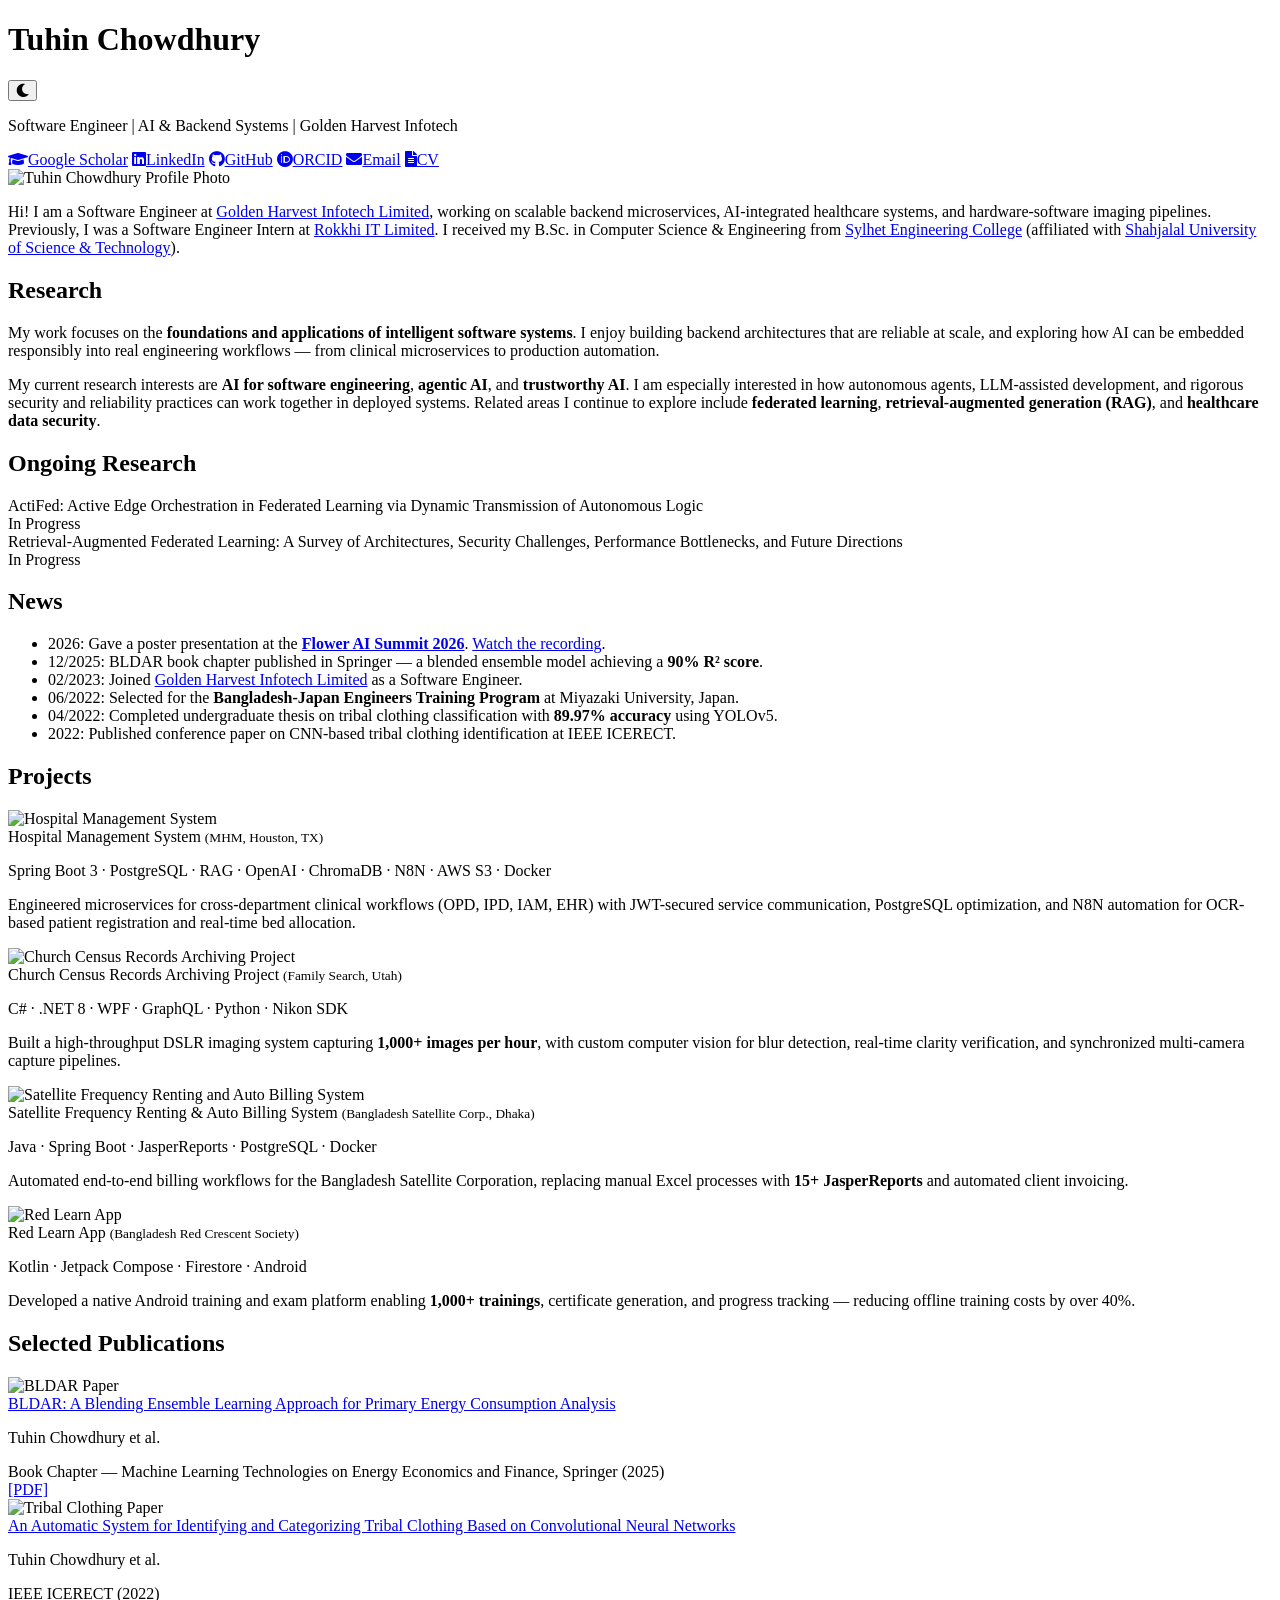
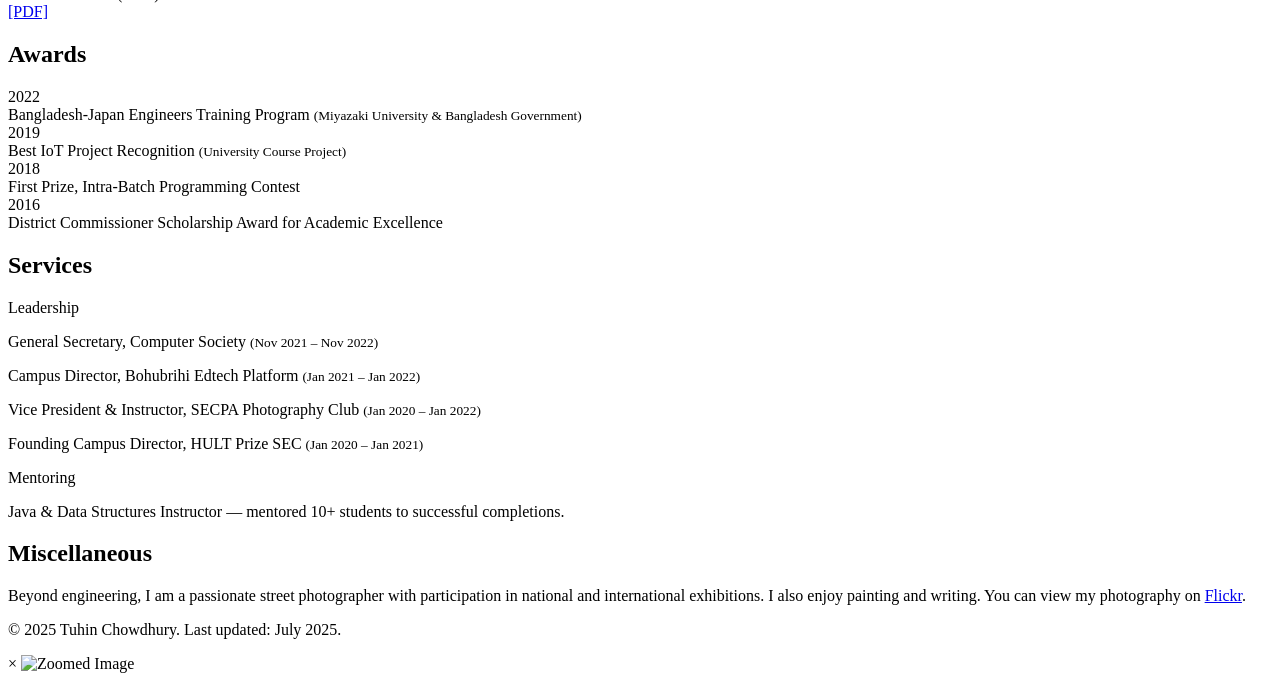
==== commit 3826d30c: "Update profile photo asset and references. Replace the portrait image and align all portfolio links " ====
--- a/index.html
+++ b/index.html
@@ -3,12 +3,21 @@
 <head>
     <meta charset="UTF-8">
     <meta name="viewport" content="width=device-width, initial-scale=1.0">
+    <base href="/minimal-portfolio/" id="site-base">
+    <script>
+        (function () {
+            var base = document.getElementById('site-base');
+            if (location.hostname === 'localhost' || location.hostname === '127.0.0.1') {
+                base.href = '/';
+            }
+        })();
+    </script>
     <title>Tuhin Chowdhury | Software Engineer, AI Researcher &amp; Portfolio</title>
-    <meta name="description" content="Official portfolio of Tuhin Chowdhury — Software Engineer at Golden Harvest Infotech. Research in federated learning, RAG, computer vision, and backend systems. Publications, projects, and contact.">
-    <meta name="keywords" content="Tuhin Chowdhury, Tuhin Chowdhury portfolio, Tuhin Chowdhury software engineer, Tuhin Chowdhury AI, federated learning, computer vision, Spring Boot, Bangladesh engineer">
+    <meta name="description" content="Official portfolio of Tuhin Chowdhury — Software Engineer at Golden Harvest Infotech. Research in AI for software engineering, agentic AI, and trustworthy AI. Publications, projects, and contact.">
+    <meta name="keywords" content="Tuhin Chowdhury, Tuhin Chowdhury portfolio, Tuhin Chowdhury software engineer, Tuhin Chowdhury AI, AI for software engineering, agentic AI, trustworthy AI, Spring Boot, Bangladesh engineer">
     <meta name="author" content="Tuhin Chowdhury">
     <meta name="robots" content="index, follow">
-    <link rel="canonical" href="https://armoytuhin.github.io/minimal-portfolio/">
+    <link rel="canonical" href="https://tuhin-armoy-chowdhury.github.io/minimal-portfolio/">
     <link rel="me" href="https://www.linkedin.com/in/tuhin-chowdhury-4b002b172/">
     <link rel="me" href="https://github.com/tuhin-armoy-chowdhury">
     <link rel="me" href="https://scholar.google.com/citations?user=nXVEk7wAAAAJ">
@@ -16,14 +25,14 @@
     <meta property="og:type" content="website">
     <meta property="og:title" content="Tuhin Chowdhury | Software Engineer &amp; AI Researcher">
     <meta property="og:description" content="Portfolio of Tuhin Chowdhury — Software Engineer, AI/ML researcher, and backend developer based in Dhaka, Bangladesh.">
-    <meta property="og:url" content="https://armoytuhin.github.io/minimal-portfolio/">
-    <meta property="og:image" content="https://armoytuhin.github.io/minimal-portfolio/tuhin_portrait.jpg">
+    <meta property="og:url" content="https://tuhin-armoy-chowdhury.github.io/minimal-portfolio/">
+    <meta property="og:image" content="https://tuhin-armoy-chowdhury.github.io/minimal-portfolio/tuhin-portrait.jpg">
     <meta property="og:site_name" content="Tuhin Chowdhury">
 
     <meta name="twitter:card" content="summary">
     <meta name="twitter:title" content="Tuhin Chowdhury | Software Engineer &amp; AI Researcher">
     <meta name="twitter:description" content="Portfolio of Tuhin Chowdhury — Software Engineer, AI/ML researcher, and backend developer.">
-    <meta name="twitter:image" content="https://armoytuhin.github.io/minimal-portfolio/tuhin_portrait.jpg">
+    <meta name="twitter:image" content="https://tuhin-armoy-chowdhury.github.io/minimal-portfolio/tuhin-portrait.jpg">
 
     <link rel="stylesheet" href="https://fonts.googleapis.com/css2?family=Merriweather:wght@300;400;500;600&display=swap">
     <link rel="stylesheet" href="https://cdnjs.cloudflare.com/ajax/libs/font-awesome/5.15.3/css/all.min.css">
@@ -33,8 +42,8 @@
         "@context": "https://schema.org",
         "@type": "Person",
         "name": "Tuhin Chowdhury",
-        "url": "https://armoytuhin.github.io/minimal-portfolio/",
-        "image": "https://armoytuhin.github.io/minimal-portfolio/tuhin_portrait.jpg",
+        "url": "https://tuhin-armoy-chowdhury.github.io/minimal-portfolio/",
+        "image": "https://tuhin-armoy-chowdhury.github.io/minimal-portfolio/tuhin-portrait.jpg",
         "jobTitle": "Software Engineer",
         "worksFor": {
             "@type": "Organization",
@@ -51,7 +60,7 @@
             "@type": "CollegeOrUniversity",
             "name": "Shahjalal University of Science and Technology"
         },
-        "knowsAbout": ["Federated Learning", "Computer Vision", "Retrieval-Augmented Generation", "Spring Boot", "Machine Learning"]
+        "knowsAbout": ["AI for Software Engineering", "Agentic AI", "Trustworthy AI", "Federated Learning", "Spring Boot"]
     }
     </script>
     <script>
@@ -78,12 +87,12 @@
                 <a href="https://github.com/tuhin-armoy-chowdhury" target="_blank"><i class="fab fa-github"></i>GitHub</a>
                 <a href="https://orcid.org/0009-0006-1974-5434" target="_blank"><i class="fab fa-orcid"></i>ORCID</a>
                 <a href="mailto:tuhin.sec@gmail.com"><i class="fas fa-envelope"></i>Email</a>
-                <a href="Tuhin_Chowdhury_CV.pdf" target="_blank"><i class="fas fa-file-alt"></i>CV</a>
+                <a href="Tuhin-Chowdhury-CV.pdf" target="_blank"><i class="fas fa-file-alt"></i>CV</a>
             </div>
         </div>
         <div class="header-aside">
             <div class="header-image">
-                <img src="tuhin_portrait.jpg" alt="Tuhin Chowdhury Profile Photo">
+                <img src="tuhin-portrait.jpg" alt="Tuhin Chowdhury Profile Photo">
             </div>
         </div>
     </header>
@@ -107,17 +116,16 @@
             <h2>Research</h2>
             <p>
                 My work focuses on the <strong>foundations and applications of intelligent software systems</strong>.
-                I enjoy building backend architectures that are reliable at scale, and exploring how AI — especially
-                computer vision, RAG, and agentic workflows — can solve real problems in healthcare, automation, and industry.
+                I enjoy building backend architectures that are reliable at scale, and exploring how AI can be embedded
+                responsibly into real engineering workflows — from clinical microservices to production automation.
             </p>
             <p>
-                My interests span <strong>federated learning</strong>, <strong>agentic AI</strong>,
-                <strong>healthcare data security</strong>, <strong>computer vision</strong>,
-                <strong>retrieval-augmented generation (RAG)</strong>, and
-                <strong>human-computer interaction (HCI)</strong>.
-                I try to bring together strong engineering fundamentals with research-driven ideas,
-                whether that means deploying microservices for clinical systems, building CNN pipelines for image classification,
-                or integrating LLM-based automation into production workflows.
+                My current research interests are <strong>AI for software engineering</strong>,
+                <strong>agentic AI</strong>, and <strong>trustworthy AI</strong>.
+                I am especially interested in how autonomous agents, LLM-assisted development, and rigorous
+                security and reliability practices can work together in deployed systems.
+                Related areas I continue to explore include <strong>federated learning</strong>,
+                <strong>retrieval-augmented generation (RAG)</strong>, and <strong>healthcare data security</strong>.
             </p>
         </section>
 
@@ -132,7 +140,8 @@
             </div>
 
             <div class="ongoing-item">
-                <div class="pub-title">A Comprehensive Review of Retrieval-Augmented Federated Learning</div>
+                <div class="pub-title">Retrieval-Augmented Federated Learning: A Survey of Architectures, Security Challenges,
+                    Performance Bottlenecks, and Future Directions</div>
                 <div class="pub-venue-container">
                     <span class="pub-status">In Progress</span>
                 </div>
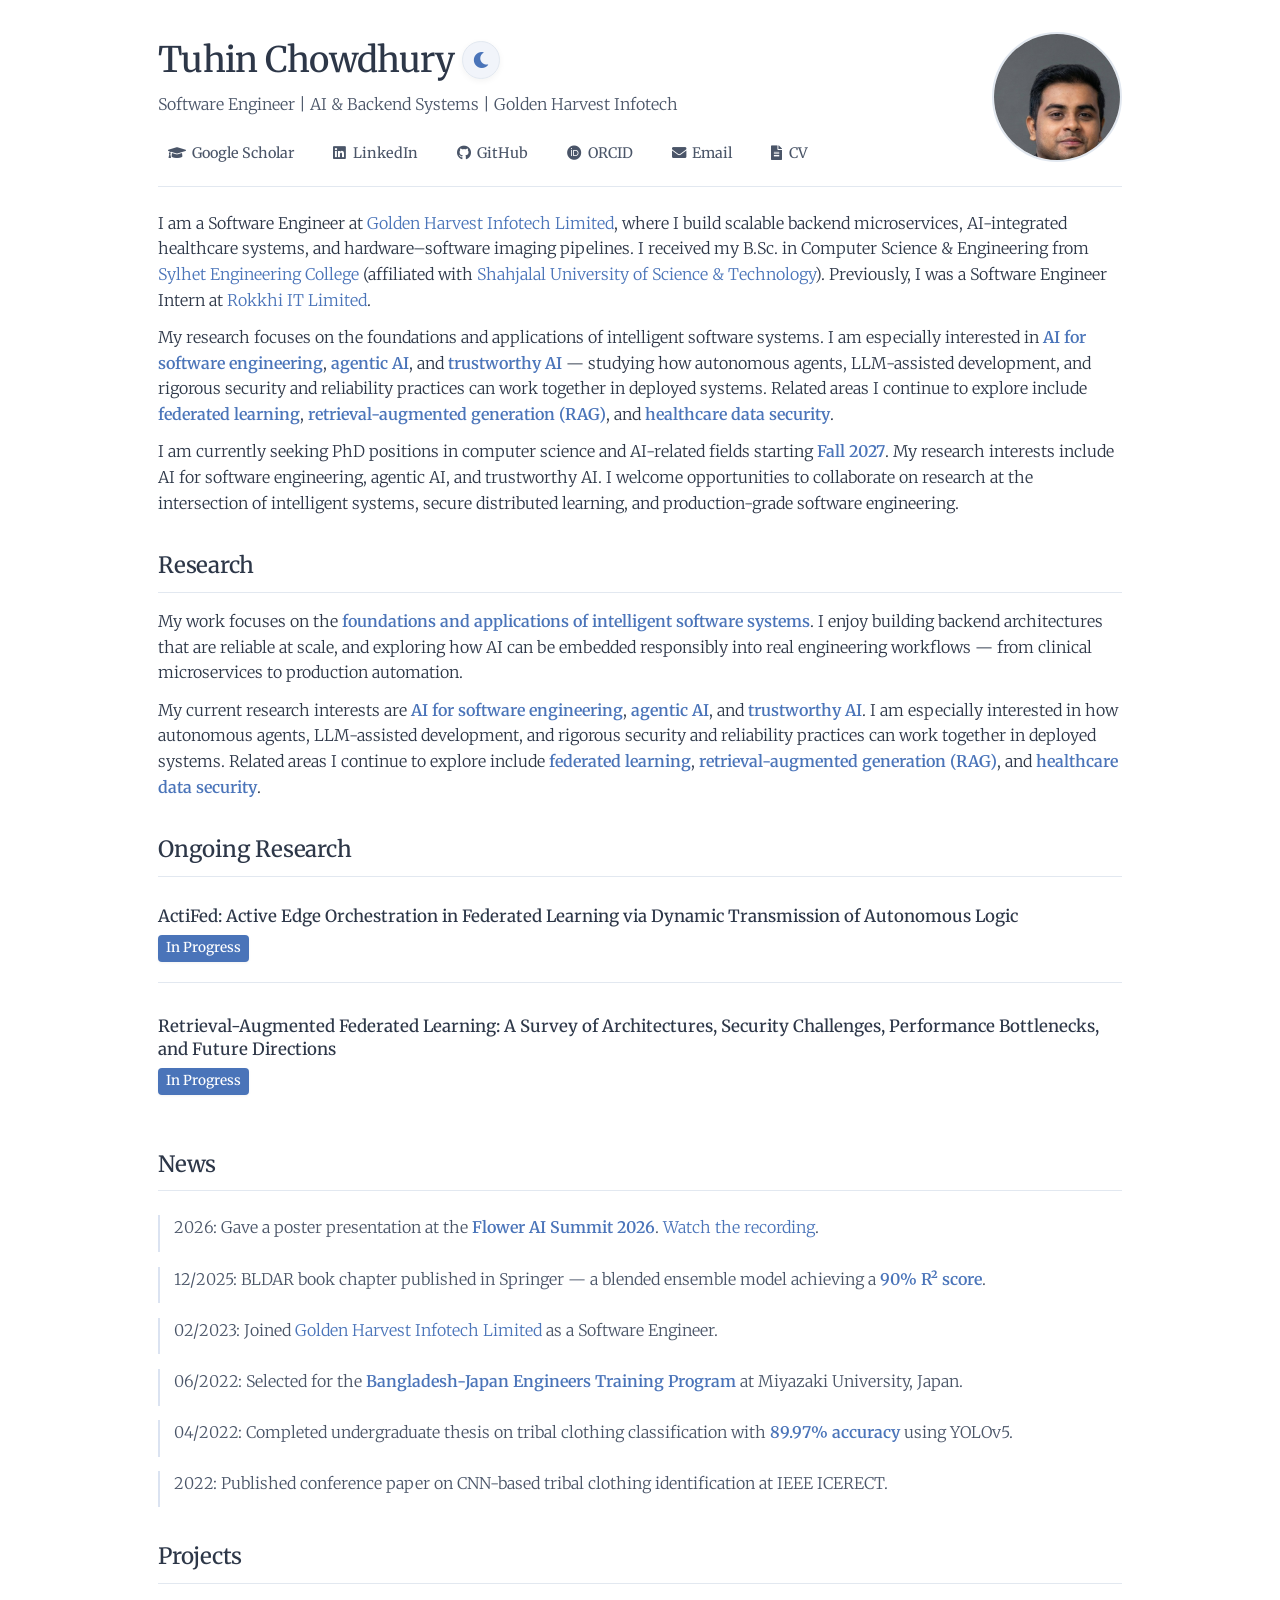
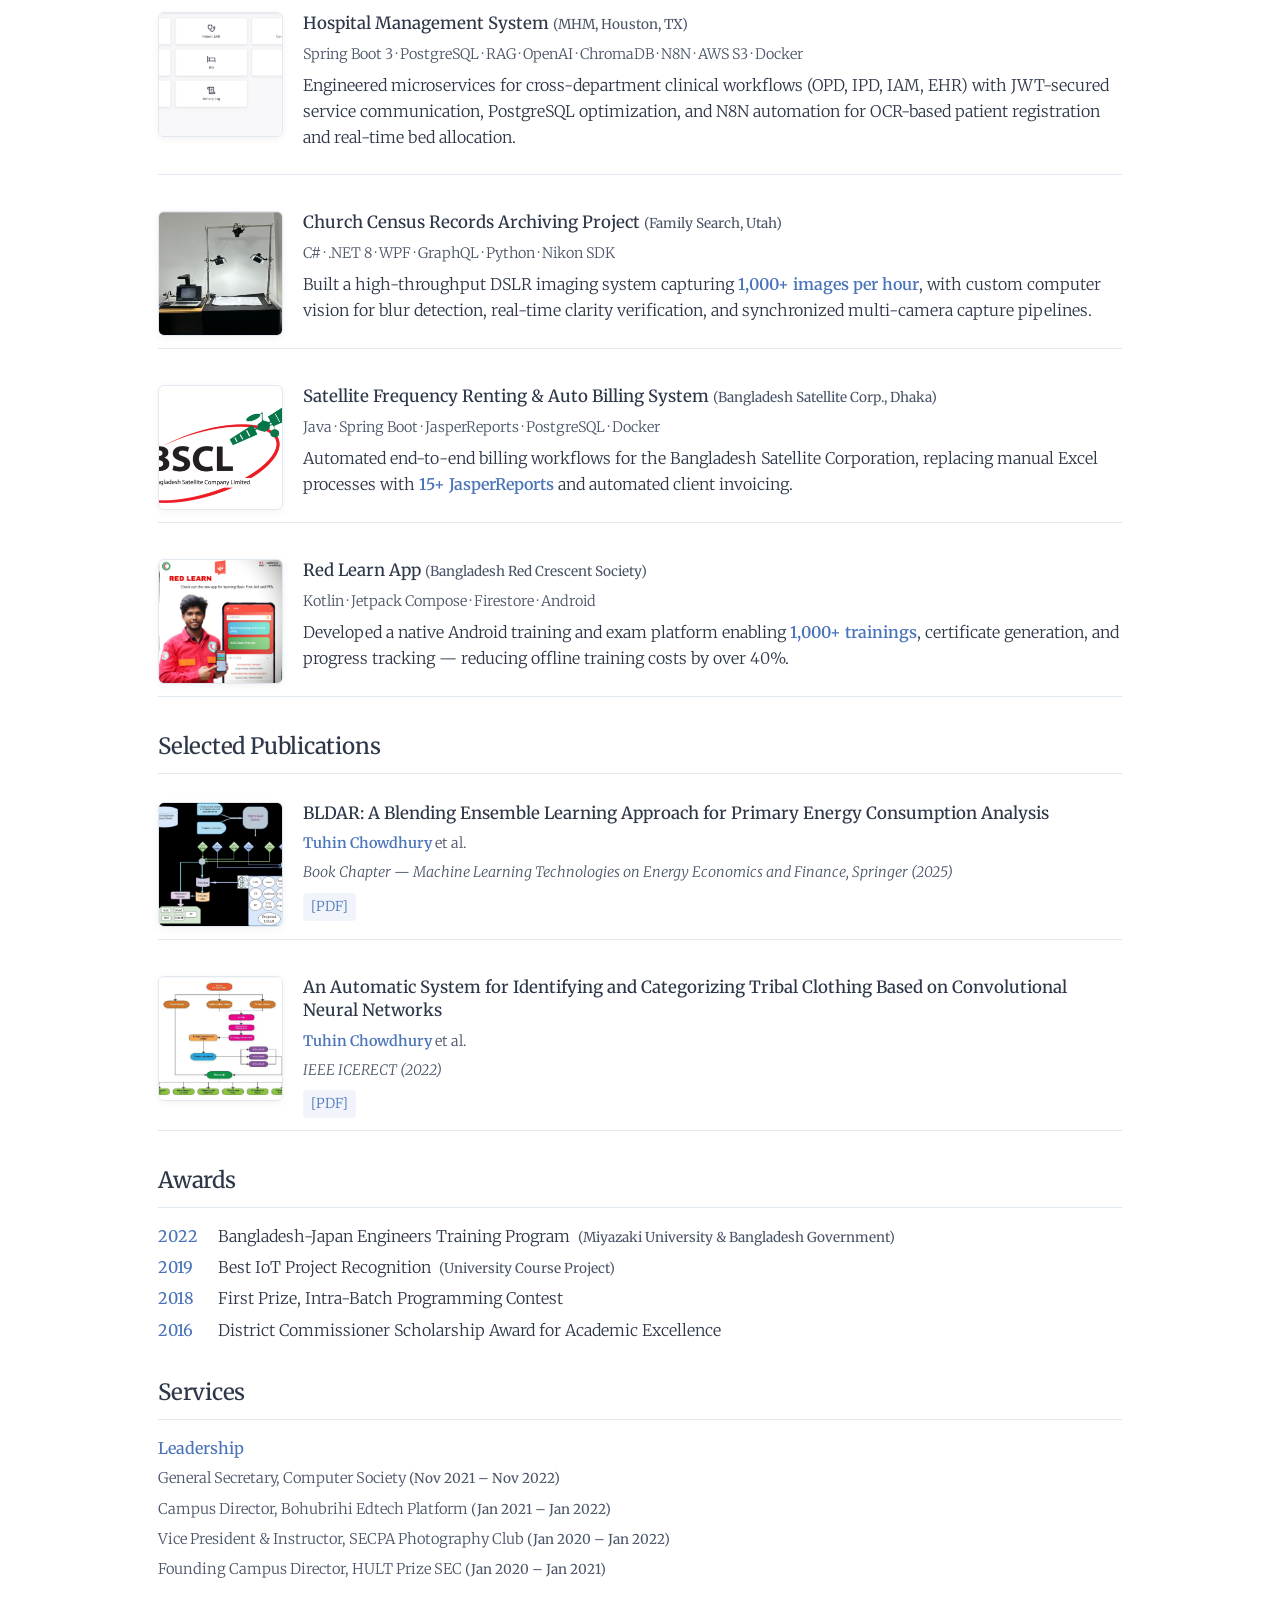
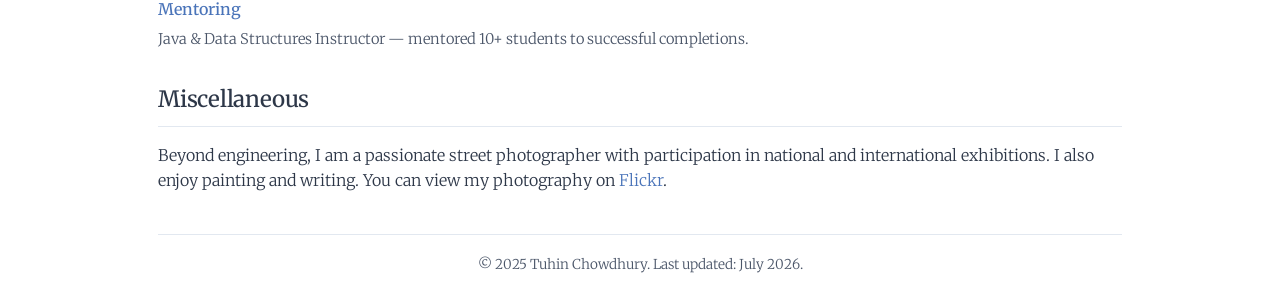
==== commit 39befd1a: "Add about bio and bust CV cache for live updates. Write a three-paragraph about page, refresh the ho" ====
--- a/index.html
+++ b/index.html
@@ -3,21 +3,13 @@
 <head>
     <meta charset="UTF-8">
     <meta name="viewport" content="width=device-width, initial-scale=1.0">
-    <base href="/minimal-portfolio/" id="site-base">
-    <script>
-        (function () {
-            var base = document.getElementById('site-base');
-            if (location.hostname === 'localhost' || location.hostname === '127.0.0.1') {
-                base.href = '/';
-            }
-        })();
-    </script>
+    <base href="/">
     <title>Tuhin Chowdhury | Software Engineer, AI Researcher &amp; Portfolio</title>
     <meta name="description" content="Official portfolio of Tuhin Chowdhury — Software Engineer at Golden Harvest Infotech. Research in AI for software engineering, agentic AI, and trustworthy AI. Publications, projects, and contact.">
     <meta name="keywords" content="Tuhin Chowdhury, Tuhin Chowdhury portfolio, Tuhin Chowdhury software engineer, Tuhin Chowdhury AI, AI for software engineering, agentic AI, trustworthy AI, Spring Boot, Bangladesh engineer">
     <meta name="author" content="Tuhin Chowdhury">
     <meta name="robots" content="index, follow">
-    <link rel="canonical" href="https://tuhin-armoy-chowdhury.github.io/minimal-portfolio/">
+    <link rel="canonical" href="https://tuhin-armoy-chowdhury.github.io/">
     <link rel="me" href="https://www.linkedin.com/in/tuhin-chowdhury-4b002b172/">
     <link rel="me" href="https://github.com/tuhin-armoy-chowdhury">
     <link rel="me" href="https://scholar.google.com/citations?user=nXVEk7wAAAAJ">
@@ -25,14 +17,14 @@
     <meta property="og:type" content="website">
     <meta property="og:title" content="Tuhin Chowdhury | Software Engineer &amp; AI Researcher">
     <meta property="og:description" content="Portfolio of Tuhin Chowdhury — Software Engineer, AI/ML researcher, and backend developer based in Dhaka, Bangladesh.">
-    <meta property="og:url" content="https://tuhin-armoy-chowdhury.github.io/minimal-portfolio/">
-    <meta property="og:image" content="https://tuhin-armoy-chowdhury.github.io/minimal-portfolio/tuhin-portrait.jpg">
+    <meta property="og:url" content="https://tuhin-armoy-chowdhury.github.io/">
+    <meta property="og:image" content="https://tuhin-armoy-chowdhury.github.io/tuhin-portrait.jpg">
     <meta property="og:site_name" content="Tuhin Chowdhury">
 
     <meta name="twitter:card" content="summary">
     <meta name="twitter:title" content="Tuhin Chowdhury | Software Engineer &amp; AI Researcher">
     <meta name="twitter:description" content="Portfolio of Tuhin Chowdhury — Software Engineer, AI/ML researcher, and backend developer.">
-    <meta name="twitter:image" content="https://tuhin-armoy-chowdhury.github.io/minimal-portfolio/tuhin-portrait.jpg">
+    <meta name="twitter:image" content="https://tuhin-armoy-chowdhury.github.io/tuhin-portrait.jpg">
 
     <link rel="stylesheet" href="https://fonts.googleapis.com/css2?family=Merriweather:wght@300;400;500;600&display=swap">
     <link rel="stylesheet" href="https://cdnjs.cloudflare.com/ajax/libs/font-awesome/5.15.3/css/all.min.css">
@@ -42,8 +34,8 @@
         "@context": "https://schema.org",
         "@type": "Person",
         "name": "Tuhin Chowdhury",
-        "url": "https://tuhin-armoy-chowdhury.github.io/minimal-portfolio/",
-        "image": "https://tuhin-armoy-chowdhury.github.io/minimal-portfolio/tuhin-portrait.jpg",
+        "url": "https://tuhin-armoy-chowdhury.github.io/",
+        "image": "https://tuhin-armoy-chowdhury.github.io/tuhin-portrait.jpg",
         "jobTitle": "Software Engineer",
         "worksFor": {
             "@type": "Organization",
@@ -87,7 +79,7 @@
                 <a href="https://github.com/tuhin-armoy-chowdhury" target="_blank"><i class="fab fa-github"></i>GitHub</a>
                 <a href="https://orcid.org/0009-0006-1974-5434" target="_blank"><i class="fab fa-orcid"></i>ORCID</a>
                 <a href="mailto:tuhin.sec@gmail.com"><i class="fas fa-envelope"></i>Email</a>
-                <a href="Tuhin-Chowdhury-CV.pdf" target="_blank"><i class="fas fa-file-alt"></i>CV</a>
+                <a href="Tuhin-Chowdhury-CV.pdf?v=20260703" target="_blank"><i class="fas fa-file-alt"></i>CV</a>
             </div>
         </div>
         <div class="header-aside">
@@ -100,15 +92,29 @@
     <main>
         <section id="about">
             <p>
-                Hi! I am a Software Engineer at
+                I am a Software Engineer at
                 <a href="https://ghitbd.com/" target="_blank">Golden Harvest Infotech Limited</a>,
-                working on scalable backend microservices, AI-integrated healthcare systems, and hardware-software imaging pipelines.
-                Previously, I was a Software Engineer Intern at
-                <a href="https://www.rokkhi.com/" target="_blank">Rokkhi IT Limited</a>.
+                where I build scalable backend microservices, AI-integrated healthcare systems, and hardware–software imaging pipelines.
                 I received my B.Sc. in Computer Science &amp; Engineering from
                 <a href="https://www.sust.edu/144/schools-departments/105/affiliates/17" target="_blank">Sylhet Engineering College</a>
                 (affiliated with
                 <a href="https://www.sust.edu/" target="_blank">Shahjalal University of Science &amp; Technology</a>).
+                Previously, I was a Software Engineer Intern at
+                <a href="https://www.rokkhi.com/" target="_blank">Rokkhi IT Limited</a>.
+            </p>
+            <p>
+                My research focuses on the foundations and applications of intelligent software systems.
+                I am especially interested in <strong>AI for software engineering</strong>, <strong>agentic AI</strong>, and
+                <strong>trustworthy AI</strong> — studying how autonomous agents, LLM-assisted development, and rigorous
+                security and reliability practices can work together in deployed systems.
+                Related areas I continue to explore include <strong>federated learning</strong>,
+                <strong>retrieval-augmented generation (RAG)</strong>, and <strong>healthcare data security</strong>.
+            </p>
+            <p>
+                I am currently seeking PhD positions in computer science and AI-related fields starting <strong>Fall 2027</strong>.
+                My research interests include AI for software engineering, agentic AI, and trustworthy AI.
+                I welcome opportunities to collaborate on research at the intersection of intelligent systems,
+                secure distributed learning, and production-grade software engineering.
             </p>
         </section>
 
@@ -294,7 +300,7 @@
     </main>
 
     <footer>
-        <p>&copy; 2025 Tuhin Chowdhury. Last updated: July 2025.</p>
+        <p>&copy; 2025 Tuhin Chowdhury. Last updated: July 2026.</p>
     </footer>
 
     <div class="image-zoom-overlay" id="imageZoomOverlay">
--- a/style.css
+++ b/style.css
@@ -142,6 +142,7 @@
     width: 130px;
     height: 130px;
     object-fit: cover;
+    object-position: center center;
     border-radius: 50%;
     border: 2px solid var(--border-color);
     transition: transform var(--transition-time) ease, box-shadow var(--transition-time) ease;
